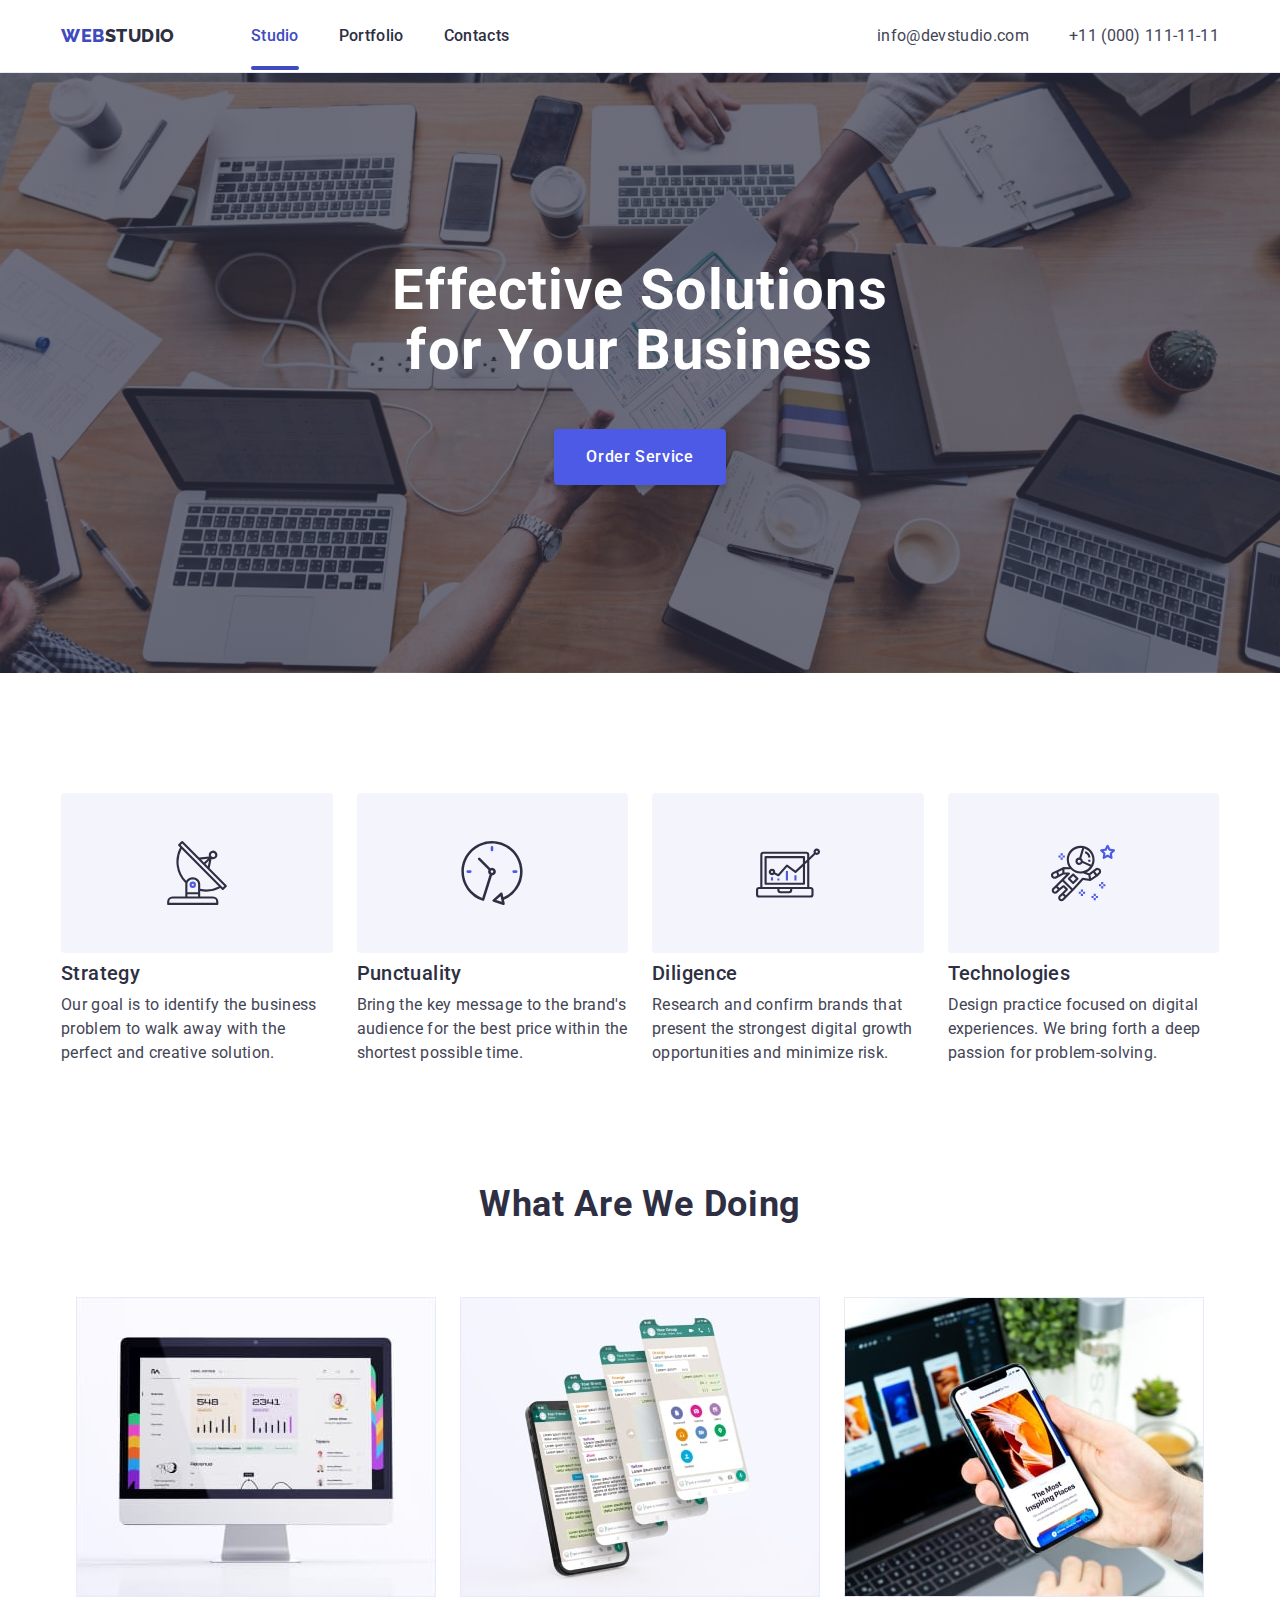
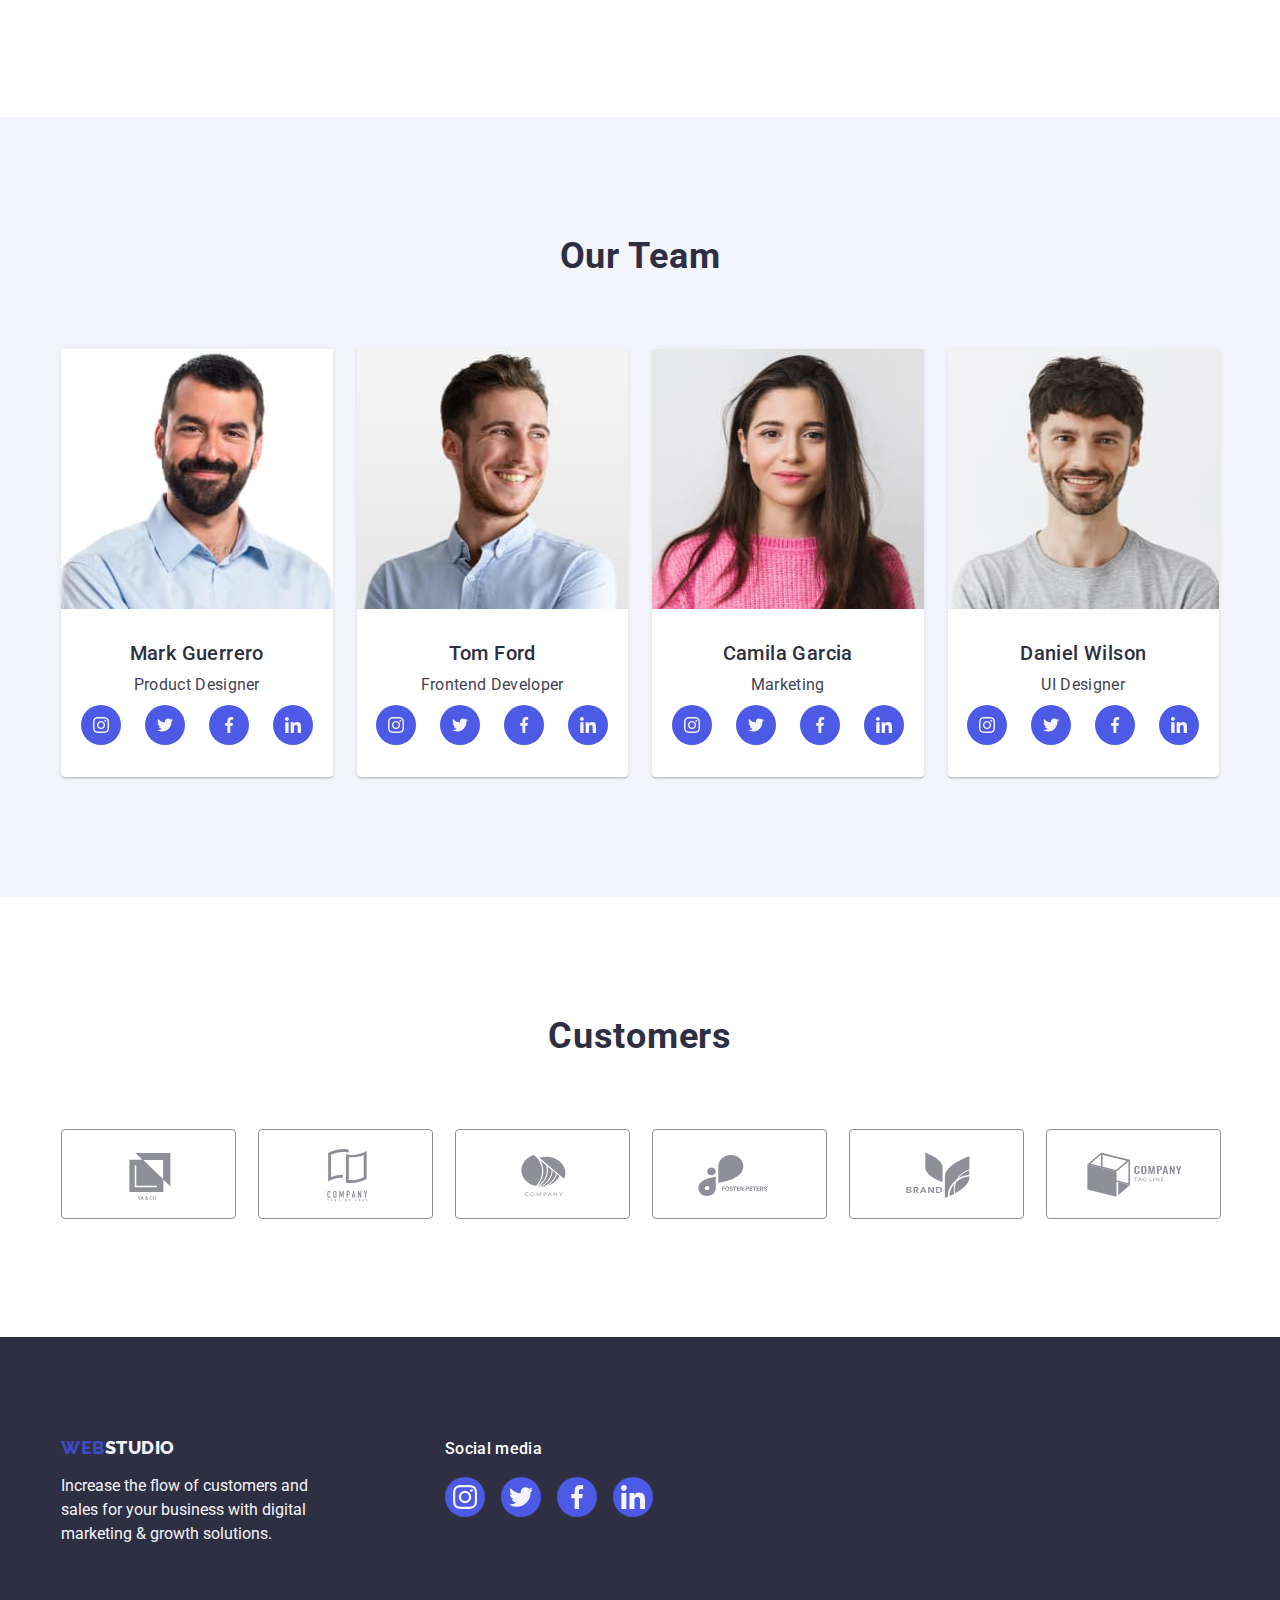
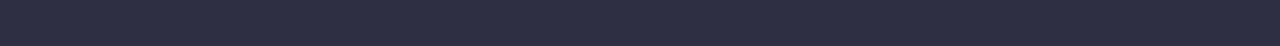
==== index.html @ d118d8e2 "Initial commit" ====
<!DOCTYPE html>
<html lang="en">
  <head>
    <meta charset="UTF-8" />
    <meta http-equiv="X-UA-Compatible" content="IE=edge" />
    <meta name="viewport" content="width=device-width, initial-scale=1.0" />

    <!--*========================== Fonts ==========================-->

    <link rel="preconnect" href="https://fonts.googleapis.com" />
    <link rel="preconnect" href="https://fonts.gstatic.com" crossorigin />
    <link
      href="https://fonts.googleapis.com/css2?family=Raleway:wght@800&display=swap"
      rel="stylesheet"
    />
    <link
      href="https://fonts.googleapis.com/css2?family=Roboto:wght@400;500;700;900&display=swap"
      rel="stylesheet"
    />

    <!--*===================== Modern-Normalize =====================-->

    <link
      rel="stylesheet"
      href="https://cdnjs.cloudflare.com/ajax/libs/modern-normalize/2.0.0/modern-normalize.min.css"
      integrity="sha512-4xo8blKMVCiXpTaLzQSLSw3KFOVPWhm/TRtuPVc4WG6kUgjH6J03IBuG7JZPkcWMxJ5huwaBpOpnwYElP/m6wg=="
      crossorigin="anonymous"
      referrerpolicy="no-referrer"
    />

    <!--*========================== Styles ==========================-->

    <link rel="stylesheet" href="./css/styles.css" />
    <title>Web Studio</title>
  </head>
  <body>
    <!--!===================== HEADER ====================-->
    <header class="header">
      <div class="container header-container">
        <nav class="header-nav">
          <a class="logo" href="./index.html"
            >Web<span class="logo-pre">Studio</span></a
          >
          <ul class="header-nav-list">
            <li class="nav-list-item">
              <a class="list-items active" href="./index.html">Studio</a>
            </li>
            <li class="nav-list-item">
              <a class="list-items" href="./portfolio.html">Portfolio</a>
            </li>
            <li class="nav-list-item">
              <a class="list-items" href="">Contacts</a>
            </li>
          </ul>
        </nav>
        <address class="contact-item">
          <ul class="contact-item-list">
            <li>
              <a class="contact" href="mailto:info@devstudio.com"
                >info@devstudio.com</a
              >
            </li>
            <li>
              <a class="contact" href="tel:+110001111111"
                >+11 (000) 111-11-11</a
              >
            </li>
          </ul>
        </address>
      </div>
    </header>
    <main>
      <!--!==================== HERO ====================-->
      <section class="section hero">
        <div class="container hero-container">
          <h1 class="hero-title">Effective Solutions for Your Business</h1>
          <button class="order-btn" type="button" data-modal-open>
            Order Service
          </button>
        </div>
      </section>

      <!--!================== ABOUT US ==================-->
      <section class="section">
        <div class="container abt-us-container">
          <!--*-->
          <!--*              hidden heading                    -->
          <h2 class="visually-hidden">About Us</h2>

          <!--*-->
          <!--*              list of about-us                  -->
          <ul class="abt-us-list">
            <li class="abt-us-list-item">
              <div class="abt-us-item-ico">
                <svg width="64" height="64">
                  <use href="./images/icons.svg#icon-antenna"></use>
                </svg>
              </div>
              <h3 class="abt-us-list-title">Strategy</h3>
              <p class="abt-us-list-text">
                Our goal is to identify the business problem to walk away with
                the perfect and creative solution.
              </p>
            </li>
            <li class="abt-us-list-item">
              <div class="abt-us-item-ico">
                <svg width="64" height="64">
                  <use href="./images/icons.svg#icon-clock"></use>
                </svg>
              </div>
              <h3 class="abt-us-list-title">Punctuality</h3>
              <p class="abt-us-list-text">
                Bring the key message to the brand's audience for the best price
                within the shortest possible time.
              </p>
            </li>
            <li class="abt-us-list-item">
              <div class="abt-us-item-ico">
                <svg width="64" height="64">
                  <use href="./images/icons.svg#icon-diagram"></use>
                </svg>
              </div>
              <h3 class="abt-us-list-title">Diligence</h3>
              <p class="abt-us-list-text">
                Research and confirm brands that present the strongest digital
                growth opportunities and minimize risk.
              </p>
            </li>
            <li class="abt-us-list-item">
              <div class="abt-us-item-ico">
                <svg width="64" height="64">
                  <use href="./images/icons.svg#icon-astronaut"></use>
                </svg>
              </div>
              <h3 class="abt-us-list-title">Technologies</h3>
              <p class="abt-us-list-text">
                Design practice focused on digital experiences. We bring forth a
                deep passion for problem-solving.
              </p>
            </li>
          </ul>
        </div>
      </section>

      <!--!=============== OUR PRODUCTS =================-->
      <section class="section prod-section">
        <div class="container prod-container">
          <h2 class="prod-title">What are we doing</h2>
          <ul class="prod-container-list">
            <li class="prod-container-item">
              <img
                src="./images/products/img-01.jpg"
                alt="example of pc application"
                width="360"
                height="300"
              />
            </li>
            <li class="prod-container-item">
              <img
                src="./images/products/img-02.jpg"
                alt="example of mobile application"
                width="360"
                height="300"
              />
            </li>
            <li class="prod-container-item">
              <img
                src="./images/products/img-03.jpg"
                alt="example of synchronized applications"
                width="360"
                height="300"
              />
            </li>
          </ul>
        </div>
      </section>

      <!--!================= OUR TEAM ===================-->
      <section class="section team-sect">
        <div class="container team-container">
          <h2 class="team-title">Our Team</h2>

          <ul class="team-container-list">
            <li class="team-member-card">
              <img
                src="./images/team/img-mark.jpg"
                alt="photo of Mark Guerrero"
                width="264"
                height="260"
              />
              <div class="member-card-text">
                <h3 class="team-member-name">Mark Guerrero</h3>
                <p class="team-member-psn">Product Designer</p>

                <ul class="team-social-list">
                  <li class="team-social-item">
                    <a
                      href=""
                      class="social-item-link"
                      target="_blank"
                      rel="noopener noreferrer"
                      ><svg class="social-icon" width="16" height="16">
                        <use
                          href="./images/icons.svg#icon-instagram"
                        ></use></svg
                    ></a>
                  </li>
                  <li class="team-social-item">
                    <a
                      href=""
                      class="social-item-link"
                      target="_blank"
                      rel="noopener noreferrer"
                    >
                      <svg class="social-icon" width="16" height="16">
                        <use href="./images/icons.svg#icon-twitter"></use></svg
                    ></a>
                  </li>
                  <li class="team-social-item">
                    <a
                      href=""
                      class="social-item-link"
                      target="_blank"
                      rel="noopener noreferrer"
                    >
                      <svg class="social-icon" width="16" height="16">
                        <use href="./images/icons.svg#icon-facebook"></use></svg
                    ></a>
                  </li>
                  <li class="team-social-item">
                    <a
                      href=""
                      class="social-item-link"
                      target="_blank"
                      rel="noopener noreferrer"
                    >
                      <svg class="social-icon" width="16" height="16">
                        <use href="./images/icons.svg#icon-linkedin"></use></svg
                    ></a>
                  </li>
                </ul>
              </div>
            </li>

            <li class="team-member-card">
              <img
                src="./images/team/img-tom.jpg"
                alt="photo of Tom Ford"
                width="264"
                height="260"
              />
              <div class="member-card-text">
                <h3 class="team-member-name">Tom Ford</h3>
                <p class="team-member-psn">Frontend Developer</p>

                <ul class="team-social-list">
                  <li class="team-social-item">
                    <a
                      href=""
                      class="social-item-link"
                      target="_blank"
                      rel="noopener noreferrer"
                      ><svg width="16" height="16">
                        <use
                          href="./images/icons.svg#icon-instagram"
                        ></use></svg
                    ></a>
                  </li>
                  <li class="team-social-item">
                    <a
                      href=""
                      class="social-item-link"
                      target="_blank"
                      rel="noopener noreferrer"
                    >
                      <svg width="16" height="16">
                        <use href="./images/icons.svg#icon-twitter"></use></svg
                    ></a>
                  </li>
                  <li class="team-social-item">
                    <a
                      href=""
                      class="social-item-link"
                      target="_blank"
                      rel="noopener noreferrer"
                    >
                      <svg width="16" height="16">
                        <use href="./images/icons.svg#icon-facebook"></use></svg
                    ></a>
                  </li>
                  <li class="team-social-item">
                    <a
                      href=""
                      class="social-item-link"
                      target="_blank"
                      rel="noopener noreferrer"
                    >
                      <svg width="16" height="16">
                        <use href="./images/icons.svg#icon-linkedin"></use></svg
                    ></a>
                  </li>
                </ul>
              </div>
            </li>
            <li class="team-member-card">
              <img
                src="./images/team/img-camila.jpg"
                alt="photo of Camila Garcia"
                width="264"
                height="260"
              />
              <div class="member-card-text">
                <h3 class="team-member-name">Camila Garcia</h3>
                <p class="team-member-psn">Marketing</p>

                <ul class="team-social-list">
                  <li class="team-social-item">
                    <a
                      href=""
                      class="social-item-link"
                      target="_blank"
                      rel="noopener noreferrer"
                      ><svg width="16" height="16">
                        <use
                          href="./images/icons.svg#icon-instagram"
                        ></use></svg
                    ></a>
                  </li>
                  <li class="team-social-item">
                    <a
                      href=""
                      class="social-item-link"
                      target="_blank"
                      rel="noopener noreferrer"
                    >
                      <svg width="16" height="16">
                        <use href="./images/icons.svg#icon-twitter"></use></svg
                    ></a>
                  </li>
                  <li class="team-social-item">
                    <a
                      href=""
                      class="social-item-link"
                      target="_blank"
                      rel="noopener noreferrer"
                    >
                      <svg width="16" height="16">
                        <use href="./images/icons.svg#icon-facebook"></use></svg
                    ></a>
                  </li>
                  <li class="team-social-item">
                    <a
                      href=""
                      class="social-item-link"
                      target="_blank"
                      rel="noopener noreferrer"
                    >
                      <svg width="16" height="16">
                        <use href="./images/icons.svg#icon-linkedin"></use></svg
                    ></a>
                  </li>
                </ul>
              </div>
            </li>
            <li class="team-member-card">
              <img
                src="./images/team/img-danial.jpg"
                alt="photo of Daniel Wilson"
                width="264"
                height="260"
              />
              <div class="member-card-text">
                <h3 class="team-member-name">Daniel Wilson</h3>
                <p class="team-member-psn">UI Designer</p>

                <ul class="team-social-list">
                  <li class="team-social-item">
                    <a
                      href=""
                      class="social-item-link"
                      target="_blank"
                      rel="noopener noreferrer"
                      ><svg width="16" height="16">
                        <use
                          href="./images/icons.svg#icon-instagram"
                        ></use></svg
                    ></a>
                  </li>
                  <li class="team-social-item">
                    <a
                      href=""
                      class="social-item-link"
                      target="_blank"
                      rel="noopener noreferrer"
                    >
                      <svg width="16" height="16">
                        <use href="./images/icons.svg#icon-twitter"></use></svg
                    ></a>
                  </li>
                  <li class="team-social-item">
                    <a
                      href=""
                      class="social-item-link"
                      target="_blank"
                      rel="noopener noreferrer"
                    >
                      <svg width="16" height="16">
                        <use href="./images/icons.svg#icon-facebook"></use></svg
                    ></a>
                  </li>
                  <li class="team-social-item">
                    <a
                      href=""
                      class="social-item-link"
                      target="_blank"
                      rel="noopener noreferrer"
                    >
                      <svg width="16" height="16">
                        <use href="./images/icons.svg#icon-linkedin"></use></svg
                    ></a>
                  </li>
                </ul>
              </div>
            </li>
          </ul>
        </div>
      </section>

      <!--!==================== CUSTOMERS ====================-->
      <section class="section">
        <div class="container">
          <h2 class="customers-title">Customers</h2>
          <ul class="customers-list">
            <li class="customers-item">
              <a
                href=""
                class="customer-item-link"
                target="_blank"
                rel="noopener noreferrer"
                ><svg class="customer-item-ico" width="104" height="56">
                  <use href="./images/icons.svg#icon-yaco"></use></svg
              ></a>
            </li>

            <li class="customers-item">
              <a
                href=""
                class="customer-item-link"
                target="_blank"
                rel="noopener noreferrer"
              >
                <svg class="customer-item-ico" width="104" height="56">
                  <use href="./images/icons.svg#icon-tagline"></use></svg
              ></a>
            </li>

            <li class="customers-item">
              <a
                href=""
                class="customer-item-link"
                target="_blank"
                rel="noopener noreferrer"
              >
                <svg class="customer-item-ico" width="104" height="56">
                  <use href="./images/icons.svg#icon-company"></use></svg
              ></a>
            </li>

            <li class="customers-item">
              <a
                href=""
                class="customer-item-link"
                target="_blank"
                rel="noopener noreferrer"
              >
                <svg class="customer-item-ico" width="104" height="56">
                  <use href="./images/icons.svg#icon-foster"></use></svg
              ></a>
            </li>

            <li class="customers-item">
              <a
                href=""
                class="customer-item-link"
                target="_blank"
                rel="noopener noreferrer"
              >
                <svg class="customer-item-ico" width="104" height="56">
                  <use href="./images/icons.svg#icon-brand"></use></svg
              ></a>
            </li>

            <li class="customers-item">
              <a
                href=""
                class="customer-item-link"
                target="_blank"
                rel="noopener noreferrer"
              >
                <svg class="customer-item-ico" width="104" height="56">
                  <use href="./images/icons.svg#icon-taglineco"></use></svg
              ></a>
            </li>
          </ul>
        </div>
      </section>
    </main>
    <!--!==================== FOOTER ====================-->
    <footer class="footer">
      <div class="container foot-container">
        <div class="foot-logo-box">
          <a class="logo-foot logo" href="./index.html"
            >Web<span class="logo-foot-color">Studio</span></a
          >
          <p class="foot-text">
            Increase the flow of customers and sales for your business with
            digital marketing & growth solutions.
          </p>
        </div>
        <div class="foot-social-box">
          <p class="foot-social-text">Social media</p>
          <ul class="foot-social-list">
            <li class="foot-social-item">
              <a
                href=""
                class="foot-social-item-link"
                target="_blank"
                rel="noopener noreferrer"
              >
                <svg class="social-icon" width="24" height="24">
                  <use href="./images/icons.svg#icon-instagram"></use></svg
              ></a>
            </li>
            <li class="foot-social-item">
              <a
                href=""
                class="foot-social-item-link"
                target="_blank"
                rel="noopener noreferrer"
              >
                <svg class="social-icon" width="24" height="24">
                  <use href="./images/icons.svg#icon-twitter"></use></svg
              ></a>
            </li>
            <li class="foot-social-item">
              <a
                href=""
                class="foot-social-item-link"
                target="_blank"
                rel="noopener noreferrer"
              >
                <svg class="social-icon" width="24" height="24">
                  <use href="./images/icons.svg#icon-facebook"></use></svg
              ></a>
            </li>
            <li class="foot-social-item">
              <a
                href=""
                class="foot-social-item-link"
                target="_blank"
                rel="noopener noreferrer"
              >
                <svg class="social-icon" width="24" height="24">
                  <use href="./images/icons.svg#icon-linkedin"></use></svg
              ></a>
            </li>
          </ul>
        </div>
      </div>
    </footer>

    <!--!==================== MODAL ====================-->
    <div class="backdrop is-hidden" data-modal>
      <div class="modal">
        <button class="modal-btn-close" type="button" data-modal-close>
          <svg class="close-icon" width="8" height="8">
            <use href="./images/icons.svg#icon-close"></use>
          </svg>
        </button>
      </div>
    </div>
    <script src="./js/modal.js"></script>
  </body>
</html>
---- css/styles.css ----
:root {
  --title-color: #2e2f42;
  --title-color_light: #ffffff;
  --text-color: #434455;
  --text-color_light: #f4f4fd;
  --text-color_shady: #8e8f99;
  --btn-color_primar: #4d5ae5;
  --btn-color_second: #404bbf;
  --btn-color_light: #ffffff;
  --bg-color_main: #ffffff;
  --bg-color_second: #f4f4fd;
  --border-color: #e7e9fc;
  --transition: 250ms cubic-bezier(0.4, 0, 0.2, 1);
}

body {
  color: var(--text-color);
  background-color: var(--bg-color_main);
  font-family: 'Roboto', sans-serif;
  margin: 0 auto;
}

h1,
h2,
h3,
h4,
h5,
h6,
p {
  margin: 0;
}

ul {
  list-style: none;
  padding-left: 0;
  margin: 0;
}

a {
  text-decoration: none;
}

img {
  display: block;
  width: 100%;
}

.section {
  padding: 120px 0;
}

.container {
  width: 1158px;
  padding: 0 15px;
  margin: 0 auto;
}

.visually-hidden {
  position: absolute;
  width: 1px;
  height: 1px;
  margin: -1px;
  border: 0;
  padding: 0;
  white-space: nowrap;
  clip-path: inset(100%);
  clip: rect(0 0 0 0);
  overflow: hidden;
}

/**---------------------------------------*/
/*!========== HEADER ==========*/
.header {
  border-bottom: 1px solid var(--border-color);
  padding: 24px 0;
  box-shadow: 0px 2px 1px rgba(46, 47, 66, 0.08),
    0px 1px 1px rgba(46, 47, 66, 0.16), 0px 1px 6px rgba(46, 47, 66, 0.08);
}

.header-container {
  display: flex;
  justify-content: space-between;
}

.header-nav {
  display: flex;
  align-items: center;
}

.header-nav-list {
  display: flex;
  gap: 40px;
}

.logo {
  text-transform: uppercase;
  font-family: 'Raleway', sans-serif;
  font-weight: 800;
  font-size: 18px;
  line-height: 1.17;
  color: #404bbf;
  letter-spacing: 0.03em;
  margin-right: 76px;
}

.logo-pre {
  color: #2e2f42;
}

.list-items {
  position: relative;
  text-decoration: none;
  color: var(--title-color);
  font-weight: 500;
  line-height: 1.5;
  letter-spacing: 0.02em;
  padding: 24px 0;
  transition: color var(--transition);
}

.list-items:hover,
.list-items:focus {
  color: var(--btn-color_second);
}

.active {
  color: var(--btn-color_second);
}

.list-items.active::after {
  content: '';
  width: 100%;
  height: 4px;
  color: var(--btn-color_second);
  background-color: var(--btn-color_second);
  position: absolute;
  left: 0;
  bottom: -1px;
  border-radius: 2px;
}

.contact-item {
  font-style: normal;
}

.contact-item-list {
  display: flex;
  gap: 40px;
}

.contact {
  text-decoration: none;
  font-style: normal;
  color: var(--text-color);
  line-height: 1.5;
  letter-spacing: 0.02em;
  transition: color var(--transition);
}

.contact:hover,
.contact:focus {
  color: var(--btn-color_second);
}

/**==========================*/
/*!========== Hero ==========*/
.hero {
  padding: 188px 0;
  background-image: linear-gradient(
      to bottom,
      rgba(46, 47, 66, 0.7),
      rgba(46, 47, 66, 0.7)
    ),
    url(../images/hero-bg.jpg);
  background-repeat: no-repeat;
  background-position: center;
  background-size: cover;
  max-width: 1440px;
  margin: 0 auto;
}

.hero-container {
  display: flex;
  gap: 48px;
  flex-direction: column;
  align-items: center;
}

.hero-title {
  font-weight: 700;
  font-size: 56px;
  color: var(--title-color_light);
  text-align: center;
  line-height: 1.07;
  letter-spacing: 0.02em;
  max-width: 496px;
}

.order-btn {
  min-width: 169px;
  cursor: pointer;
  font-family: 'Roboto', sans-serif;
  font-style: normal;
  font-weight: 500;
  font-size: 16px;
  line-height: 1.5;
  letter-spacing: 0.04em;
  color: var(--btn-color_light);
  background: var(--btn-color_primar);
  padding: 16px 32px;
  box-shadow: 0px 4px 4px rgba(0, 0, 0, 0.15);
  border-radius: 4px;
  border: 0;
  transition: background-color var(--transition);
}

.order-btn:focus,
.order-btn:hover {
  background-color: var(--btn-color_second);
}

/**==============================*/
/*!========== About Us ==========*/

.abt-us-list {
  display: flex;
  gap: 24px;
}

.abt-us-item-ico {
  display: flex;
  align-items: center;
  justify-content: center;
  height: 112px;
  background-color: var(--bg-color_second);
  padding: 24px 100px;
  margin-bottom: 8px;
  border-radius: 4px;
}

.abt-us-list-title {
  font-weight: 500;
  font-size: 20px;
  color: var(--title-color);
  line-height: 1.2;
  letter-spacing: 0.02em;
  margin-bottom: 8px;
}

.abt-us-list-item {
  width: calc((100% - 72px) / 4);
}

.abt-us-list-text {
  color: var(--text-color);
  line-height: 1.5;
  letter-spacing: 0.02em;
}

/**==================================*/
/*!========== OUR PRODUCTS ==========*/
.prod-section {
  padding-top: 0;
}

.prod-container {
  display: flex;
  flex-direction: column;
  align-items: center;
}

.prod-container-list {
  display: flex;
  gap: 24px;
}

.prod-container-item {
  width: calc((100% - 48px) / 3);
}

.prod-title {
  font-weight: 700;
  font-size: 36px;
  color: var(--title-color);
  text-transform: capitalize;
  line-height: 1.11;
  letter-spacing: 0.02em;
  margin-bottom: 72px;
}

/**==============================*/
/*!========== OUR TEAM ==========*/
.team-sect {
  background-color: var(--bg-color_second);
}

.team-container {
  flex-direction: column;
}

.team-title {
  text-transform: capitalize;
  text-align: center;
  font-weight: 700;
  font-size: 36px;
  color: var(--title-color);
  line-height: 1.11;
  letter-spacing: 0.02em;
  margin-bottom: 72px;
}

.team-container-list {
  display: flex;
  gap: 24px;
}

.team-member-card {
  width: calc((100% - 72px) / 4);
  background: var(--bg-color_main);
  box-shadow: 0px 1px 6px rgba(46, 47, 66, 0.08),
    0px 1px 1px rgba(46, 47, 66, 0.16), 0px 2px 1px rgba(46, 47, 66, 0.08);
  border-radius: 0px 0px 4px 4px;
  text-align: center;
  display: flex;
  flex-direction: column;
}

.member-card-text {
  padding: 32px 0;
}

.team-member-name {
  font-weight: 500;
  font-size: 20px;
  color: var(--title-color);
  line-height: 1.2;
  letter-spacing: 0.02em;
  margin-bottom: 8px;
}

.team-member-psn {
  color: var(--text-color);
  line-height: 1.5;
  letter-spacing: 0.02em;
  margin-bottom: 8px;
}

.team-social-list {
  display: flex;
  gap: 24px;
  align-items: center;
  justify-content: center;
}

.team-social-item {
  width: 40px;
  height: 40px;
}

.social-item-link {
  display: flex;
  align-items: center;
  justify-content: center;
  background-color: var(--btn-color_primar);
  border-radius: 50%;
  height: 100%;
  width: 100%;
  transition: background-color var(--transition);
}

.social-icon {
  fill: var(--bg-color_second);
}

.social-item-link:hover,
.social-item-link:focus {
  background-color: var(--btn-color_second);
}

/**=============================*/
/* !========= CUSTOMERS ========*/

.customers-title {
  font-weight: 700;
  font-size: 36px;
  line-height: 1.11;
  color: var(--title-color);
  text-align: center;
  letter-spacing: 0.02em;
  margin-bottom: 72px;
}

.customers-list {
  display: flex;
  gap: 24px;
  align-items: center;
  justify-content: center;
}
.customers-item {
  width: calc((100% - 120px) / 6);
  height: 88px;
}

.customer-item-link {
  display: flex;
  align-items: center;
  justify-content: center;
  width: 100%;
  height: 100%;
  color: var(--text-color_shady);
  border: 1px solid var(--text-color_shady);
  border-radius: 4px;
  transition: border-color var(--transition), color var(--transition);
}

.customer-item-link:hover,
.customer-item-link:focus {
  border: 1px solid var(--btn-color_second);
  border-radius: 4px;
  color: var(--btn-color_second);
}

.customer-item-ico {
  fill: currentColor;
}

/**=============================*/
/* !========== FOOTER ==========*/
.footer {
  background-color: var(--title-color);
  padding: 100px 0;
}

.foot-container {
  display: flex;
  align-items: baseline;
}

.foot-logo-box {
  margin-right: 120px;
}

.logo-foot {
  display: inline-block;
  margin-bottom: 16px;
}

.logo-foot-color {
  text-transform: uppercase;
  font-family: 'Raleway', sans-serif;
  font-weight: 800;
  font-size: 18px;
  color: var(--text-color_light);
  line-height: 1.17;
  letter-spacing: 0.03em;
}

.foot-text {
  width: 264px;
  line-height: 1.5;
  color: var(--text-color_light);
}

.foot-social-list {
  display: flex;
  gap: 16px;
}

.foot-social-text {
  font-weight: 500;
  line-height: 1.5;
  letter-spacing: 0.02em;
  color: var(--title-color_light);
  margin-bottom: 16px;
}

.foot-social-item {
  width: 40px;
  height: 40px;
}

.foot-social-item-link {
  display: flex;
  align-items: center;
  justify-content: center;
  background-color: var(--btn-color_primar);
  border-radius: 50%;
  height: 100%;
  width: 100%;
  transition: background-color var(--transition);
}

.foot-social-item-link:hover,
.foot-social-item-link:focus {
  background-color: #31d0aa;
}

/*?===================================*/
/*!========== PORTFOLIO_PAGE==========*/
/*?==================================-*/
.pfo-section {
  padding-top: 96px;
}
/**========= Filter buttons =========*/
.filter-container-list {
  display: flex;
  gap: 24px;
  justify-content: center;
  margin-bottom: 72px;
}

.filter-button {
  cursor: pointer;
  background-color: var(--bg-color_second);
  font-family: 'Roboto', sans-serif;
  font-style: normal;
  font-weight: 500;
  font-size: 16px;
  color: var(--btn-color_primar);
  line-height: 1.5;
  letter-spacing: 0.04em;
  padding: 12px 24px;
  border: 1px solid var(--border-color);
  border-radius: 4px;
  transition: border-color var(--transition), color var(--transition),
    background-color var(--transition), box-shadow var(--transition);
}

.filter-button:hover,
.filter-button:focus {
  background-color: var(--btn-color_second);
  color: var(--btn-color_light);
  border: 1px solid transparent;
  box-shadow: 0px 3px 1px rgba(0, 0, 0, 0.1), 0px 2px 1px rgba(0, 0, 0, 0.08),
    0px 2px 2px rgba(0, 0, 0, 0.12);
}

/**====== Portfolio(pfo) items ======*/
.pfo-items-list {
  display: flex;
  flex-wrap: wrap;
  gap: 24px;
  row-gap: 48px;
  justify-content: center;
}

.pfo-item {
  width: calc((100% - 48px) / 3);
}

.pfo-item-link {
  display: block;
  width: 100%;
  height: 100%;
  transition: box-shadow var(--transition);
}

.pfo-item-link:hover,
.pfo-item-link:focus {
  box-shadow: 0px 1px 6px rgba(46, 47, 66, 0.08),
    0px 1px 1px rgba(46, 47, 66, 0.16), 0px 2px 1px rgba(46, 47, 66, 0.08);
}

.pfo-title {
  color: var(--title-color);
  line-height: 1.2;
  letter-spacing: 0.02em;
  margin-bottom: 8px;
  font-weight: 500;
  font-size: 20px;
}

.pfo-text {
  color: var(--text-color);
  line-height: 1.5;
  letter-spacing: 0.02em;
}

.pfo-item-subtext {
  background: var(--bg-color_main);
  border: 1px solid var(--border-color);
  border-top: none;
  padding: 32px 16px;
}

.pfo-item-pic {
  position: relative;
  overflow: hidden;
}

.pic-cover-text {
  font-size: 16px;
  line-height: 1.5;
  letter-spacing: 0.02em;
  color: var(--text-color_light);
  padding: 40px 32px;
  position: absolute;
  top: 0;
  left: 0;
  width: 100%;
  height: 100%;
  background-color: var(--btn-color_primar);
  transform: translateY(100%);
  transition: transform var(--transition);
}

.pfo-item-link:hover .pic-cover-text,
.pfo-item-link:focus .pic-cover-text {
  transform: translateY(0);
}

/*?===================================*/
/*!============== MODAL ==============*/
/*?==================================-*/

.backdrop {
  position: fixed;
  top: 0;
  width: 100vw;
  height: 100vh;
  z-index: 2;
  background-color: rgba(46, 47, 66, 0.4);
  transition: opacity var(--transition), visibility var(--transition);
}

.modal {
  position: absolute;
  top: 50%;
  left: 50%;
  transform: translate(-50%, -50%) scaleX(1);
  transition: transform var(--transition);
  width: 408px;
  min-height: 584px;
  background-color: #fcfcfc;
  box-shadow: 0px 1px 1px rgba(0, 0, 0, 0.14), 0px 1px 3px rgba(0, 0, 0, 0.12),
    0px 2px 1px rgba(0, 0, 0, 0.2);
  border-radius: 4px;
}

.backdrop.is-hidden .modal {
  transform: translate(-50%, -50%) scaleX(0);
}

.modal-btn-close {
  position: absolute;
  top: 24px;
  right: 24px;
  display: flex;
  align-items: center;
  justify-content: center;
  cursor: pointer;
  width: 24px;
  height: 24px;
  padding: 0;
  border-radius: 50%;
  background-color: var(--border-color);
  border: 1px solid rgba(0, 0, 0, 0.1);
  transition: background-color var(--transition), border var(--transition);
}

.close-icon {
  fill: #2e2f42;
  transition: fill var(--transition);
}

.modal-btn-close:hover,
.modal-btn-close:focus {
  background-color: #404bbf;
  border: none;
}

.modal-btn-close:hover .close-icon,
.modal-btn-close:focus .close-icon {
  fill: #ffffff;
}

.is-hidden {
  visibility: hidden;
  opacity: 0;
  pointer-events: none;
}
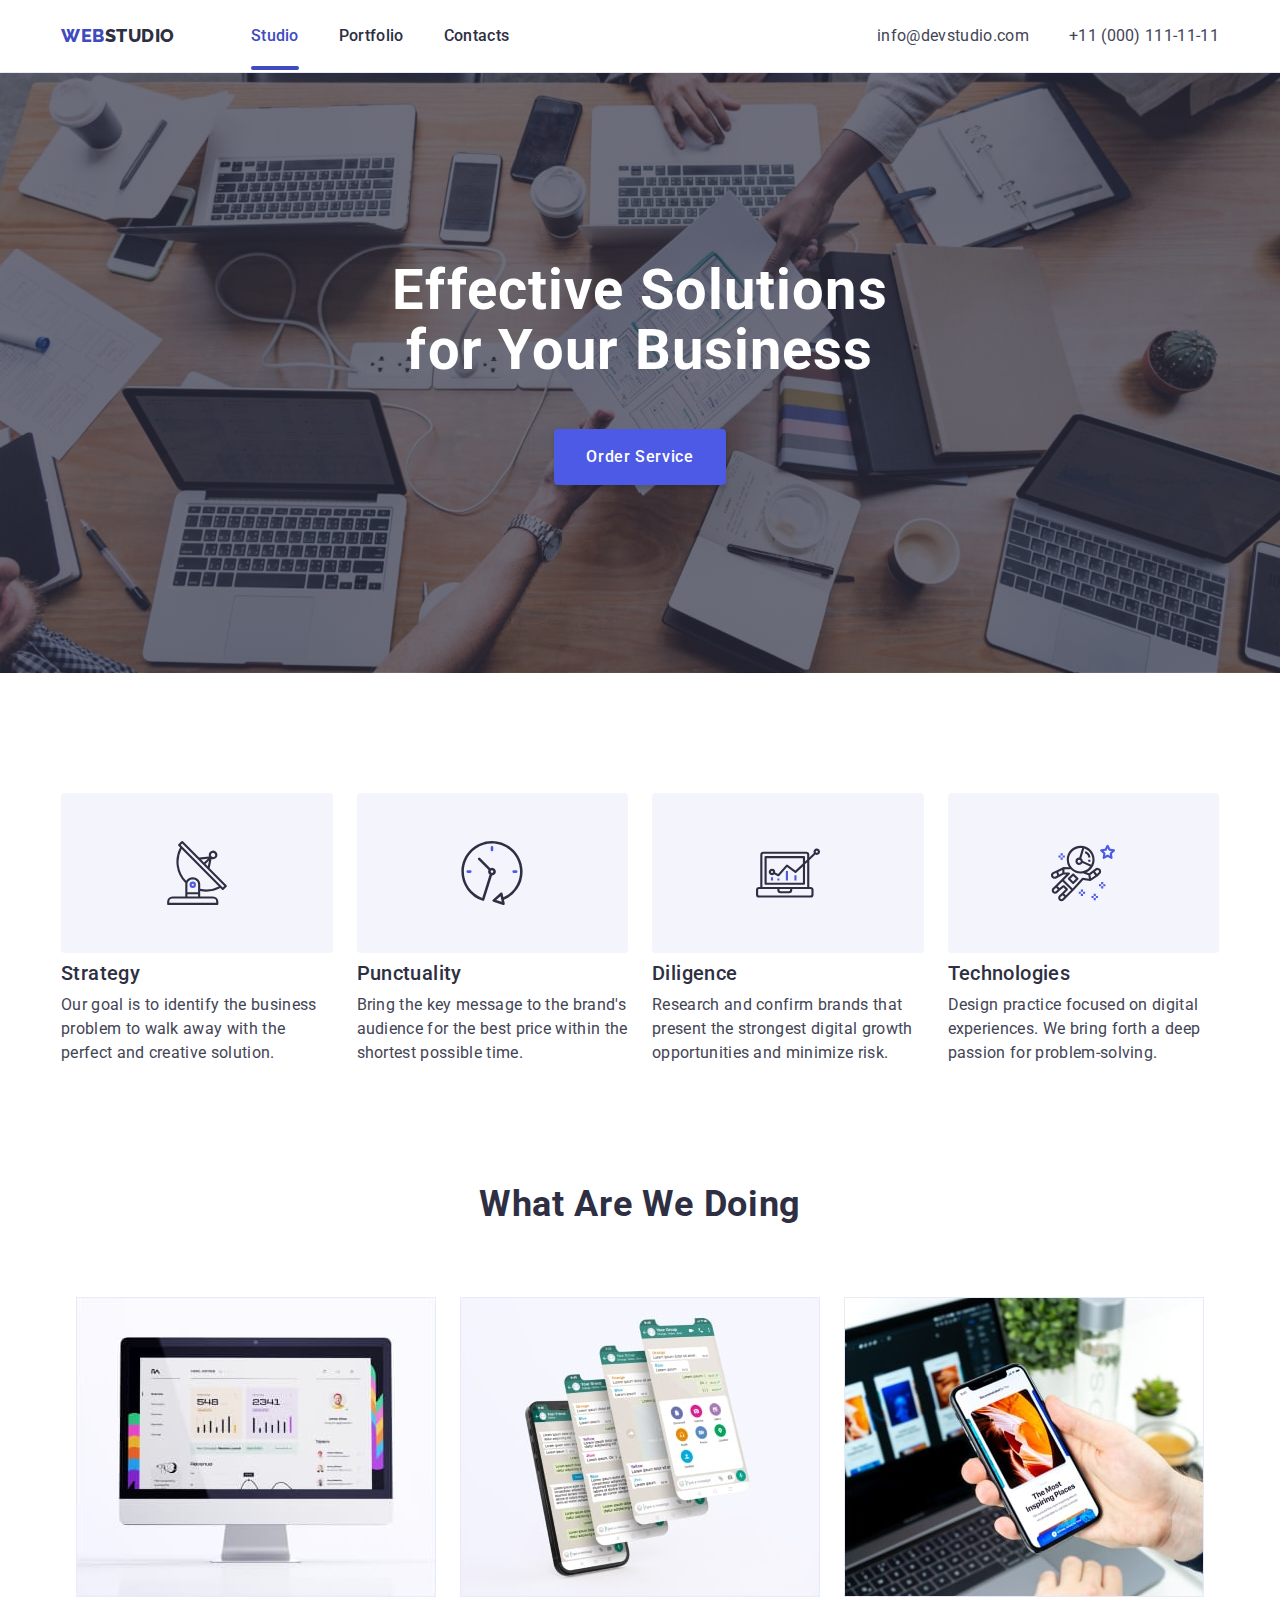
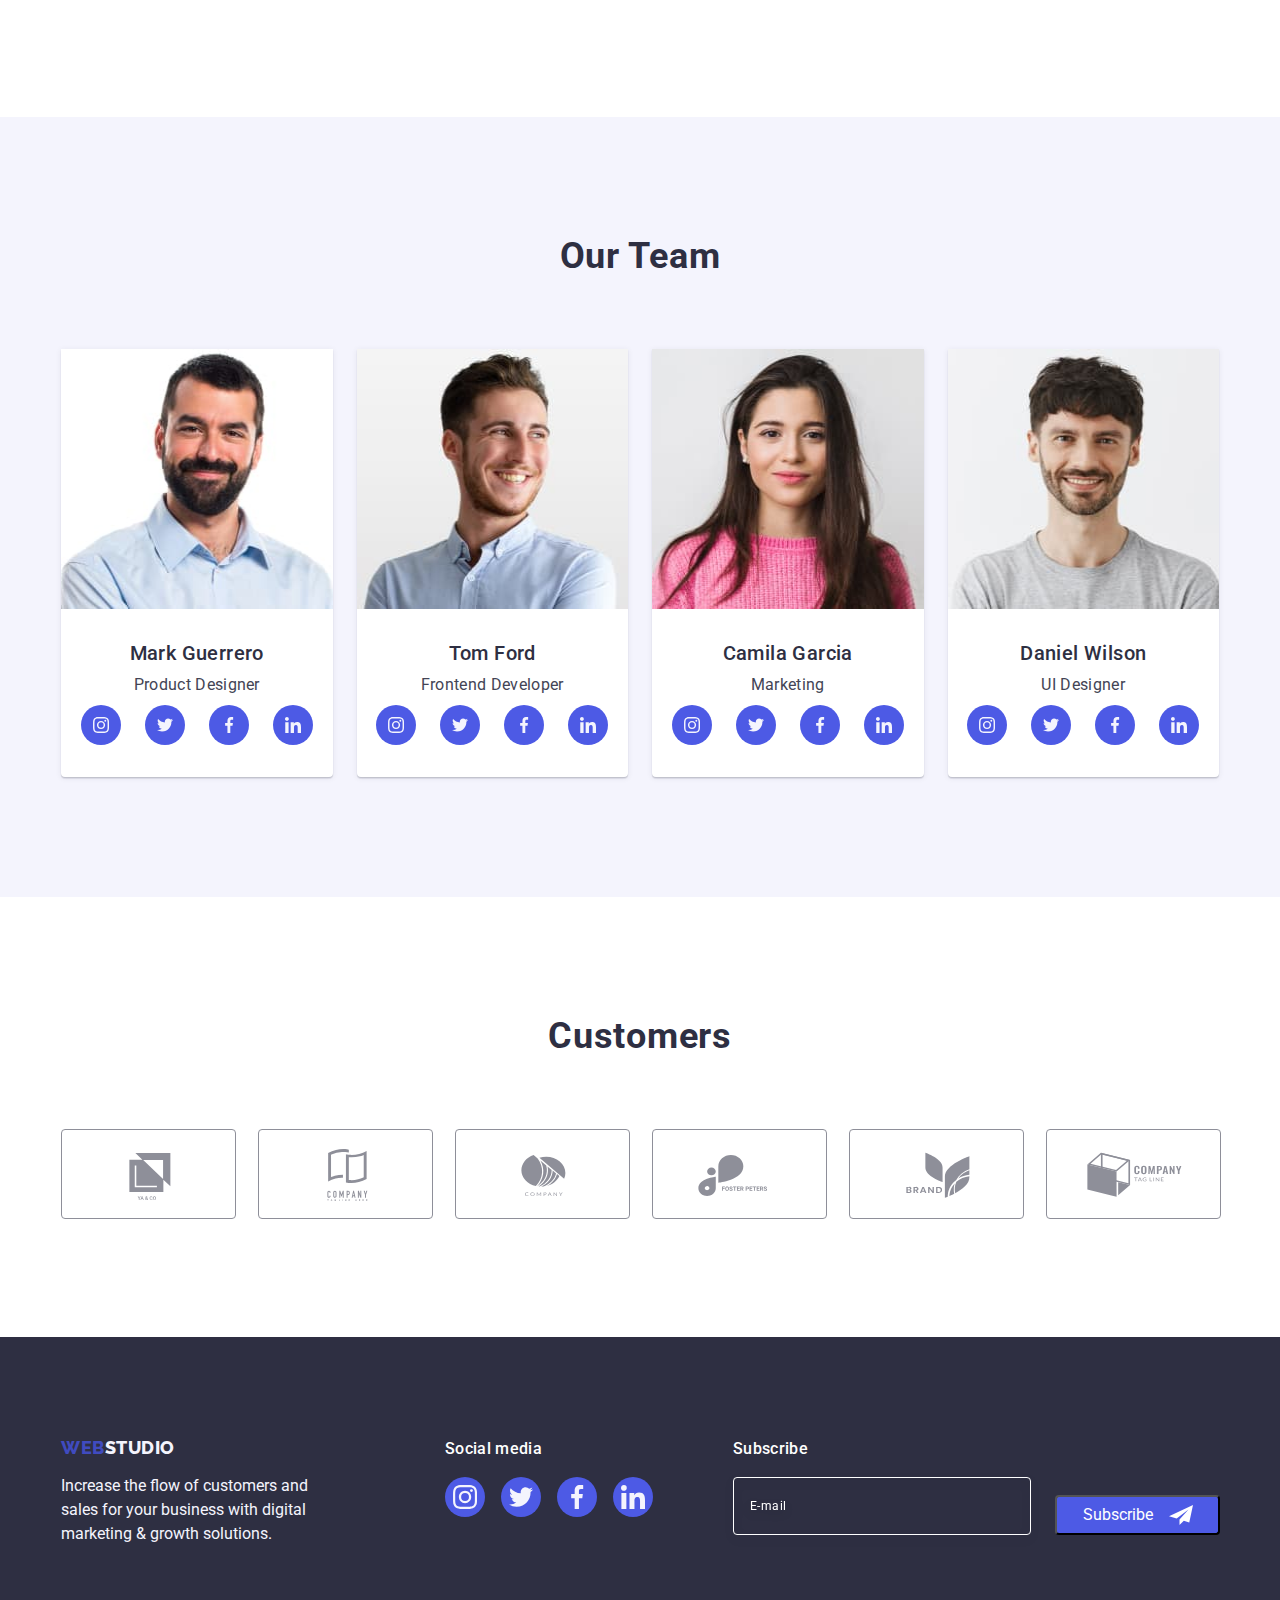
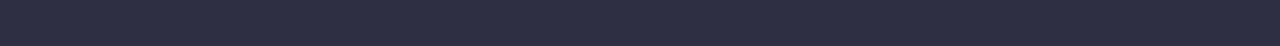
==== commit d05076b2: "Add Footer form" ====
--- a/index.html
+++ b/index.html
@@ -517,6 +517,7 @@
             digital marketing & growth solutions.
           </p>
         </div>
+
         <div class="foot-social-box">
           <p class="foot-social-text">Social media</p>
           <ul class="foot-social-list">
@@ -566,6 +567,22 @@
             </li>
           </ul>
         </div>
+
+        <form class="subscribe-form">
+          <label class="subscribe-label">
+            Subscribe
+            <input class="subscribe-input" type="text" placeholder="E-mail" />
+          </label>
+          <button class="subscribe-btn" type="submit">
+            Subscribe
+            <svg width="24" height="24">
+              <use
+                class="subscribe-icon"
+                href="./images/icons.svg#icon-subscribe"
+              ></use>
+            </svg>
+          </button>
+        </form>
       </div>
     </footer>
 
--- a/css/styles.css
+++ b/css/styles.css
@@ -28,6 +28,13 @@
 h6,
 p {
   margin: 0;
+}
+
+input,
+button,
+label {
+  font-family: inherit;
+  color: currentColor;
 }
 
 ul {
@@ -461,6 +468,10 @@
   color: var(--text-color_light);
 }
 
+.foot-social-box {
+  margin-right: 80px;
+}
+
 .foot-social-list {
   display: flex;
   gap: 16px;
@@ -493,6 +504,63 @@
 .foot-social-item-link:hover,
 .foot-social-item-link:focus {
   background-color: #31d0aa;
+}
+
+.subscribe-form {
+  display: flex;
+}
+.subscribe-label {
+  display: flex;
+  flex-direction: column;
+  font-weight: 500;
+  line-height: 1.5;
+  letter-spacing: 0.02em;
+  color: var(--bg-color_main);
+}
+.subscribe-input {
+  width: 264px;
+  height: 40px;
+  margin-top: 16px;
+  margin-right: 24px;
+  background-color: transparent;
+  border: 1px solid var(--bg-color_main);
+  filter: drop-shadow(0px 4px 4px rgba(0, 0, 0, 0.15));
+  border-radius: 4px;
+  padding: 8px 16px;
+}
+
+.subscribe-input::placeholder {
+  font-size: 12px;
+  line-height: 2;
+  align-items: center;
+  letter-spacing: 0.04em;
+  color: var(--bg-color_main);
+}
+
+.subscribe-btn {
+  cursor: pointer;
+  display: flex;
+  gap: 16px;
+  align-items: center;
+  justify-content: center;
+  align-self: flex-end;
+  width: 165px;
+  height: 40px;
+  padding: 8px 24px;
+  background-color: var(--btn-color_primar);
+  border-radius: 4px;
+  font-size: 16px;
+  line-height: 1.5;
+  color: var(--bg-color_main);
+  transition: background-color var(--transition);
+}
+
+.subscribe-icon {
+  fill: var(--bg-color_main);
+}
+
+.subscribe-btn:hover {
+  background-color: var(--btn-color_second);
 }
 
 /*?===================================*/
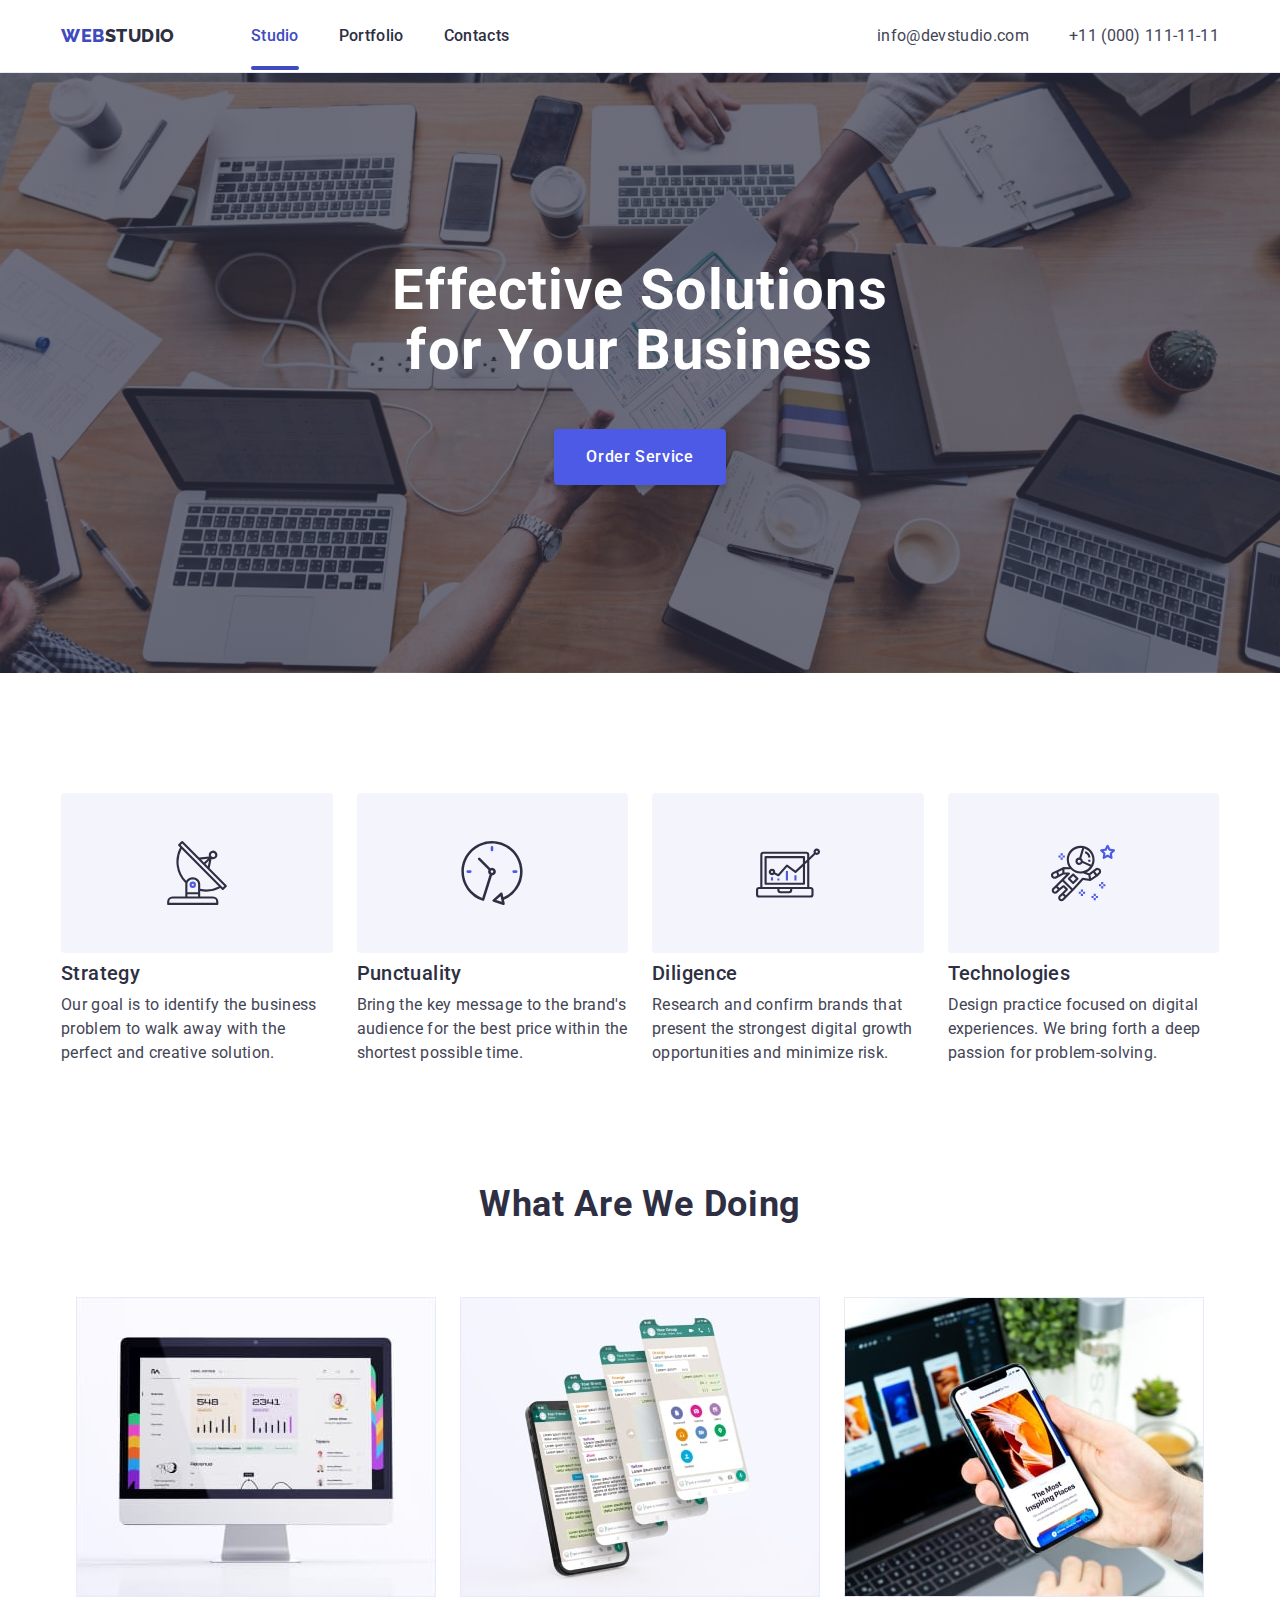
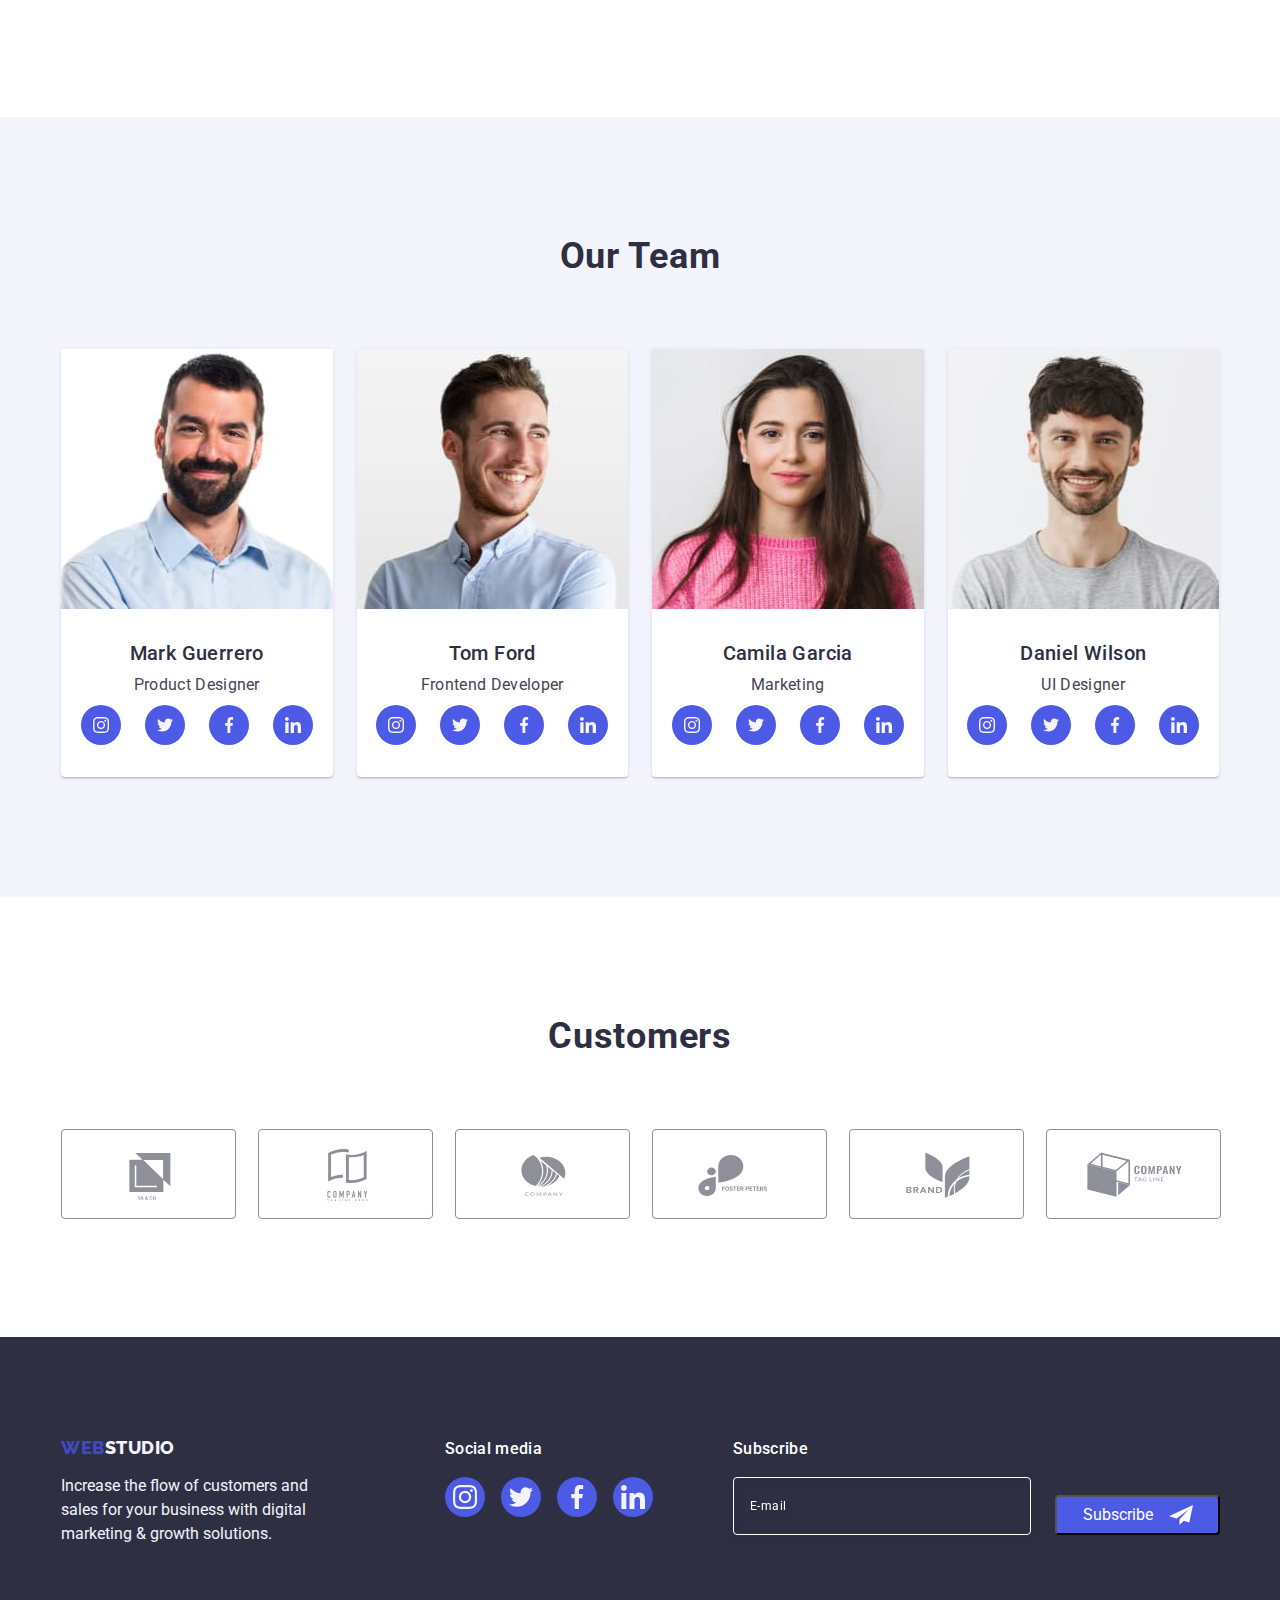
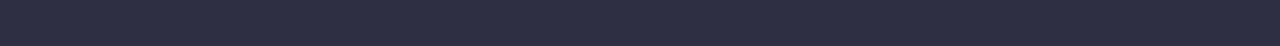
==== commit bf7924a5: "Add Modal Form" ====
--- a/index.html
+++ b/index.html
@@ -568,10 +568,15 @@
           </ul>
         </div>
 
-        <form class="subscribe-form">
+        <form
+          class="subscribe-form"
+          name="subscribe"
+          autocomplete="off"
+          novalidate
+        >
           <label class="subscribe-label">
             Subscribe
-            <input class="subscribe-input" type="text" placeholder="E-mail" />
+            <input class="subscribe-input" type="email" placeholder="E-mail" />
           </label>
           <button class="subscribe-btn" type="submit">
             Subscribe
@@ -594,6 +599,87 @@
             <use href="./images/icons.svg#icon-close"></use>
           </svg>
         </button>
+        <p class="modal-title">Leave your contacts and we will call you back</p>
+        <form class="modal-form">
+          <div class="modal-field">
+            <label class="modal-input-label" for="user-name">Name</label>
+            <div class="input-wrap">
+              <input
+                class="modal-input"
+                type="text"
+                name="user-name"
+                id="user-name"
+                autocomplete="username"
+              />
+              <svg class="input-icon" width="18" height="18">
+                <use href="./images/icons.svg#icon-user"></use>
+              </svg>
+            </div>
+          </div>
+
+          <div class="modal-field">
+            <label class="modal-input-label" for="user-tel">Phone</label>
+            <div class="input-wrap">
+              <input
+                class="modal-input"
+                type="tel"
+                name="user-tel"
+                id="user-tel"
+                autocomplete="tel"
+              />
+              <svg class="input-icon" width="18" height="24">
+                <use href="./images/icons.svg#icon-phone"></use>
+              </svg>
+            </div>
+          </div>
+
+          <div class="modal-field">
+            <label class="modal-input-label" for="user-email">Email</label>
+            <div class="input-wrap">
+              <input
+                class="modal-input"
+                type="email"
+                name="user-email"
+                id="user-email"
+                autocomplete="email"
+              />
+              <svg class="input-icon" width="18" height="24">
+                <use href="./images/icons.svg#icon-email"></use>
+              </svg>
+            </div>
+          </div>
+
+          <div class="modal-field">
+            <label class="modal-input-label" for="user-comment">Comment</label>
+            <textarea
+              class="modal-comment"
+              name="user-comment"
+              id="user-comment"
+              placeholder="Text input"
+            ></textarea>
+          </div>
+
+          <div class="modal-field">
+            <input
+              class="modal-check visually-hidden"
+              type="checkbox"
+              name="terms-check"
+              id="terms-check"
+              value="true"
+            />
+            <label class="terms-check-label" for="terms-check"
+              ><span>
+                <svg class="terms-check-icon" width="10" height="8">
+                  <use href="./images/icons.svg#icon-check"></use>
+                </svg> </span
+              >I accept the terms and conditions of the
+              <a href="">Privacy Policy</a>
+            </label>
+          </div>
+          <div class="modal-field submit-btn-wrap">
+            <button class="modal-submit-btn" type="submit">Send</button>
+          </div>
+        </form>
       </div>
     </div>
     <script src="./js/modal.js"></script>
--- a/css/styles.css
+++ b/css/styles.css
@@ -703,6 +703,8 @@
   box-shadow: 0px 1px 1px rgba(0, 0, 0, 0.14), 0px 1px 3px rgba(0, 0, 0, 0.12),
     0px 2px 1px rgba(0, 0, 0, 0.2);
   border-radius: 4px;
+  padding: 24px;
+  padding-top: 72px;
 }
 
 .backdrop.is-hidden .modal {
@@ -747,3 +749,147 @@
   opacity: 0;
   pointer-events: none;
 }
+
+/*!=====  MODAL-FORM =====*/
+
+.modal-title {
+  font-weight: 500;
+  line-height: 1.5;
+  letter-spacing: 0.02em;
+  text-align: center;
+  color: var(--title-color);
+  margin-bottom: 16px;
+}
+
+.modal-field {
+  margin-bottom: 8px;
+}
+
+.input-wrap {
+  position: relative;
+}
+
+.modal-input {
+  width: 100%;
+  height: 40px;
+  padding: 8px 16px;
+  padding-left: 38px;
+  background-color: transparent;
+  border: 1px solid rgba(46, 47, 66, 0.4);
+  border-radius: 4px;
+  outline: none;
+  transition: border-color var(--transition);
+}
+
+.modal-input-label {
+  display: block;
+  font-size: 12px;
+  line-height: 1.17;
+  letter-spacing: 0.01em;
+  color: var(--text-color_shady);
+  margin-bottom: 4px;
+}
+
+.input-icon {
+  position: absolute;
+  left: 16px;
+  top: 50%;
+  transform: translateY(-50%);
+  transition: fill var(--transition);
+}
+
+.modal-input:focus {
+  border-color: var(--btn-color_primar);
+}
+
+.modal-input:focus + .input-icon {
+  fill: var(--btn-color_primar);
+}
+
+.modal-comment {
+  width: 100%;
+  height: 120px;
+  border: 1px solid rgba(46, 47, 66, 0.4);
+  border-radius: 4px;
+  padding: 8px 16px;
+  margin-bottom: 16px;
+  background-color: transparent;
+  resize: none;
+  outline: none;
+  transition: border-color var(--transition);
+}
+
+.modal-comment:focus {
+  border-color: var(--btn-color_primar);
+}
+
+.modal-comment::placeholder {
+  font-size: 12px;
+  line-height: 1.17;
+  letter-spacing: 0.04em;
+  color: #2e2f4266;
+}
+
+.modal-check {
+  margin-bottom: 24px;
+}
+
+.terms-check-label {
+  display: flex;
+  gap: 4px;
+  align-items: center;
+  font-size: 12px;
+  line-height: 1.17;
+  letter-spacing: 0.04em;
+  color: var(--text-color_shady);
+  margin-bottom: 24px;
+}
+
+.terms-check-label a {
+  line-height: 1.33;
+  text-decoration-line: underline;
+  color: var(--btn-color_primar);
+}
+
+.terms-check-label span {
+  display: flex;
+  align-items: center;
+  justify-content: center;
+  fill: transparent;
+  width: 16px;
+  height: 16px;
+  margin-right: 4px;
+  border: 1px solid rgba(46, 47, 66, 0.4);
+  border-radius: 2px;
+  transition: background-color var(--transition), border-color var(--transition),
+    fill var(--transition);
+}
+
+.modal-check:checked + .terms-check-label span {
+  background-color: var(--btn-color_second);
+  border-color: var(--btn-color_second);
+  fill: var(--bg-color_main);
+}
+
+.submit-btn-wrap {
+  display: flex;
+  align-items: center;
+  justify-content: center;
+  margin: 0;
+}
+
+.modal-submit-btn {
+  cursor: pointer;
+  width: 169px;
+  height: 56px;
+  color: var(--title-color_light);
+  background: var(--btn-color_primar);
+  box-shadow: 0px 4px 4px rgba(0, 0, 0, 0.15);
+  border-radius: 4px;
+  transition: background-color var(--transition);
+}
+
+.modal-submit-btn:hover,
+.modal-submit-btn:focus {
+  background-color: var(--btn-color_second);
+}
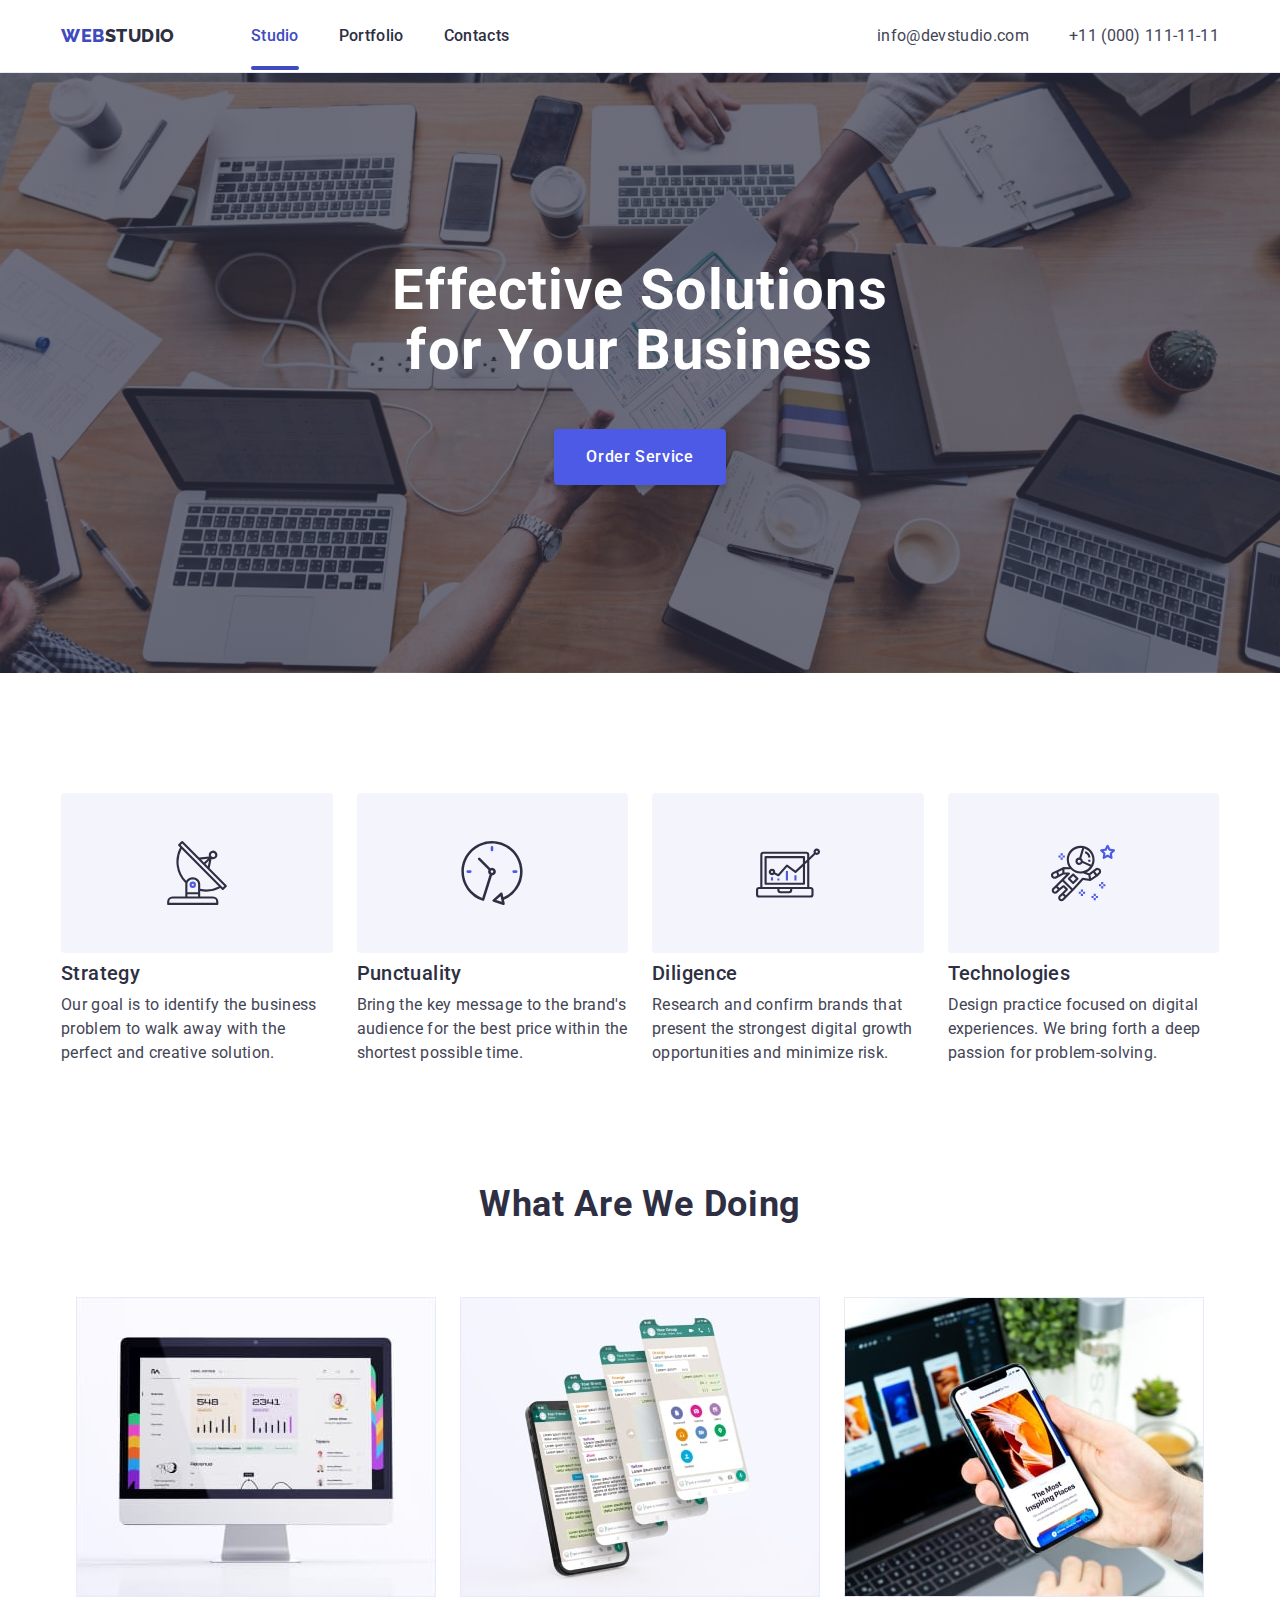
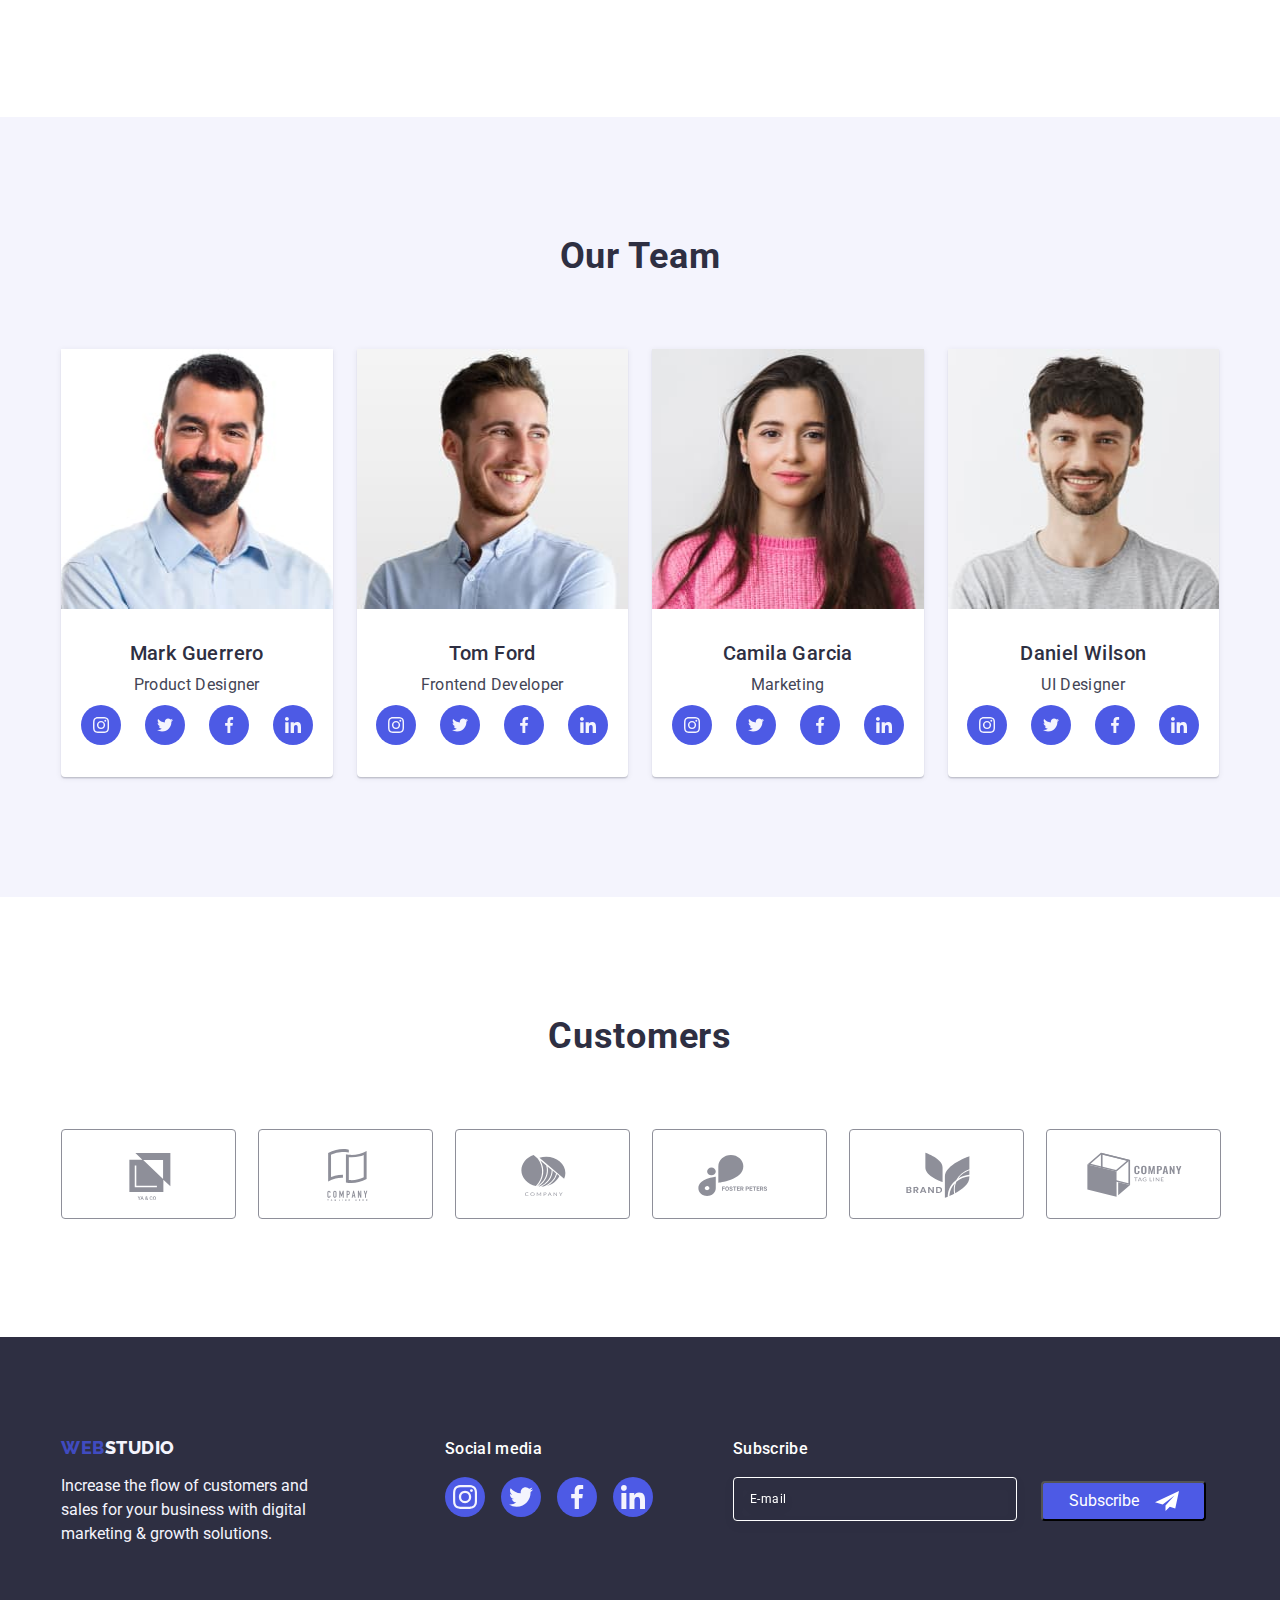
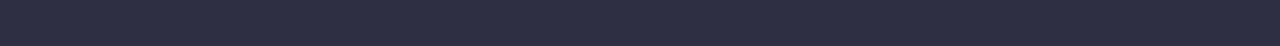
==== commit 08f74048: "Corrected Forms in Modal and Footer" ====
--- a/index.html
+++ b/index.html
@@ -568,26 +568,33 @@
           </ul>
         </div>
 
-        <form
-          class="subscribe-form"
-          name="subscribe"
-          autocomplete="off"
-          novalidate
-        >
-          <label class="subscribe-label">
-            Subscribe
-            <input class="subscribe-input" type="email" placeholder="E-mail" />
-          </label>
-          <button class="subscribe-btn" type="submit">
-            Subscribe
-            <svg width="24" height="24">
-              <use
-                class="subscribe-icon"
-                href="./images/icons.svg#icon-subscribe"
-              ></use>
-            </svg>
-          </button>
-        </form>
+        <div class="subscribe-container">
+          <p class="subscribe-text">Subscribe</p>
+          <form
+            class="subscribe-form"
+            name="subscribe"
+            autocomplete="off"
+            novalidate
+          >
+            <label class="subscribe-label" for="subscribe-email">
+              <input
+                class="subscribe-input"
+                id="subscribe-email"
+                type="email"
+                placeholder="E-mail"
+              />
+            </label>
+            <button class="subscribe-btn" type="submit">
+              Subscribe
+              <svg width="24" height="24">
+                <use
+                  class="subscribe-icon"
+                  href="./images/icons.svg#icon-subscribe"
+                ></use>
+              </svg>
+            </button>
+          </form>
+        </div>
       </div>
     </footer>
 
@@ -611,7 +618,7 @@
                 id="user-name"
                 autocomplete="username"
               />
-              <svg class="input-icon" width="18" height="18">
+              <svg class="input-icon" width="18" height="24">
                 <use href="./images/icons.svg#icon-user"></use>
               </svg>
             </div>
@@ -649,7 +656,7 @@
             </div>
           </div>
 
-          <div class="modal-field">
+          <div class="modal-field modal-comment-box">
             <label class="modal-input-label" for="user-comment">Comment</label>
             <textarea
               class="modal-comment"
@@ -659,16 +666,16 @@
             ></textarea>
           </div>
 
-          <div class="modal-field">
+          <div class="modal-field modal-comment-check">
             <input
               class="modal-check visually-hidden"
               type="checkbox"
-              name="terms-check"
-              id="terms-check"
+              name="user-privacy"
+              id="user-privacy"
               value="true"
             />
-            <label class="terms-check-label" for="terms-check"
-              ><span>
+            <label class="terms-check-label" for="user-privacy"
+              ><span class="custom-checkbox">
                 <svg class="terms-check-icon" width="10" height="8">
                   <use href="./images/icons.svg#icon-check"></use>
                 </svg> </span
@@ -676,9 +683,8 @@
               <a href="">Privacy Policy</a>
             </label>
           </div>
-          <div class="modal-field submit-btn-wrap">
-            <button class="modal-submit-btn" type="submit">Send</button>
-          </div>
+
+          <button class="modal-submit-btn" type="submit">Send</button>
         </form>
       </div>
     </div>
--- a/css/styles.css
+++ b/css/styles.css
@@ -506,32 +506,38 @@
   background-color: #31d0aa;
 }
 
+.subscribe-container {
+  display: flex;
+  flex-direction: column;
+  justify-content: center;
+}
+.subscribe-text {
+  font-weight: 500;
+  line-height: 1.5;
+  letter-spacing: 0.02em;
+  color: var(--bg-color_main);
+  margin-bottom: 16px;
+}
+
 .subscribe-form {
   display: flex;
-}
-.subscribe-label {
-  display: flex;
-  flex-direction: column;
-  font-weight: 500;
-  line-height: 1.5;
-  letter-spacing: 0.02em;
-  color: var(--bg-color_main);
-}
+  gap: 24px;
+}
+
 .subscribe-input {
   width: 264px;
   height: 40px;
-  margin-top: 16px;
-  margin-right: 24px;
   background-color: transparent;
   border: 1px solid var(--bg-color_main);
   filter: drop-shadow(0px 4px 4px rgba(0, 0, 0, 0.15));
   border-radius: 4px;
-  padding: 8px 16px;
+  padding-left: 16px;
+  outline: transparent;
 }
 
 .subscribe-input::placeholder {
   font-size: 12px;
-  line-height: 2;
+  line-height: 1.5;
   align-items: center;
   letter-spacing: 0.04em;
   color: var(--bg-color_main);
@@ -548,6 +554,7 @@
   height: 40px;
   padding: 8px 24px;
   background-color: var(--btn-color_primar);
+  font-family: inherit;
   border-radius: 4px;
   font-size: 16px;
   line-height: 1.5;
@@ -777,7 +784,7 @@
   background-color: transparent;
   border: 1px solid rgba(46, 47, 66, 0.4);
   border-radius: 4px;
-  outline: none;
+  outline: transparent;
   transition: border-color var(--transition);
 }
 
@@ -785,7 +792,7 @@
   display: block;
   font-size: 12px;
   line-height: 1.17;
-  letter-spacing: 0.01em;
+  letter-spacing: 0.04em;
   color: var(--text-color_shady);
   margin-bottom: 4px;
 }
@@ -806,16 +813,23 @@
   fill: var(--btn-color_primar);
 }
 
+.modal-comment-box {
+  margin-bottom: 16px;
+}
+
 .modal-comment {
   width: 100%;
   height: 120px;
+  font-size: 12px;
+  line-height: 1.17;
+  letter-spacing: 0.04em;
+  color: hsla(237, 18%, 22%, 0.4);
   border: 1px solid rgba(46, 47, 66, 0.4);
   border-radius: 4px;
   padding: 8px 16px;
-  margin-bottom: 16px;
   background-color: transparent;
   resize: none;
-  outline: none;
+  outline: transparent;
   transition: border-color var(--transition);
 }
 
@@ -830,6 +844,10 @@
   color: #2e2f4266;
 }
 
+.modal-comment-check {
+  margin-bottom: 24px;
+}
+
 .modal-check {
   margin-bottom: 24px;
 }
@@ -851,8 +869,8 @@
   color: var(--btn-color_primar);
 }
 
-.terms-check-label span {
-  display: flex;
+.custom-checkbox {
+  display: inline-flex;
   align-items: center;
   justify-content: center;
   fill: transparent;
@@ -861,27 +879,28 @@
   margin-right: 4px;
   border: 1px solid rgba(46, 47, 66, 0.4);
   border-radius: 2px;
-  transition: background-color var(--transition), border-color var(--transition),
+  transition: background-color var(--transition), border var(--transition),
     fill var(--transition);
 }
 
-.modal-check:checked + .terms-check-label span {
+.modal-check:checked + .terms-check-label .custom-checkbox {
   background-color: var(--btn-color_second);
-  border-color: var(--btn-color_second);
+  border: 1px solid var(--btn-color_second);
   fill: var(--bg-color_main);
 }
 
-.submit-btn-wrap {
-  display: flex;
-  align-items: center;
-  justify-content: center;
-  margin: 0;
-}
-
 .modal-submit-btn {
+  display: block;
   cursor: pointer;
   width: 169px;
   height: 56px;
+  font-family: inherit;
+  font-size: 16px;
+  font-weight: 500;
+  line-height: 1.5;
+  letter-spacing: 0.04em;
+  border: none;
+
   color: var(--title-color_light);
   background: var(--btn-color_primar);
   box-shadow: 0px 4px 4px rgba(0, 0, 0, 0.15);
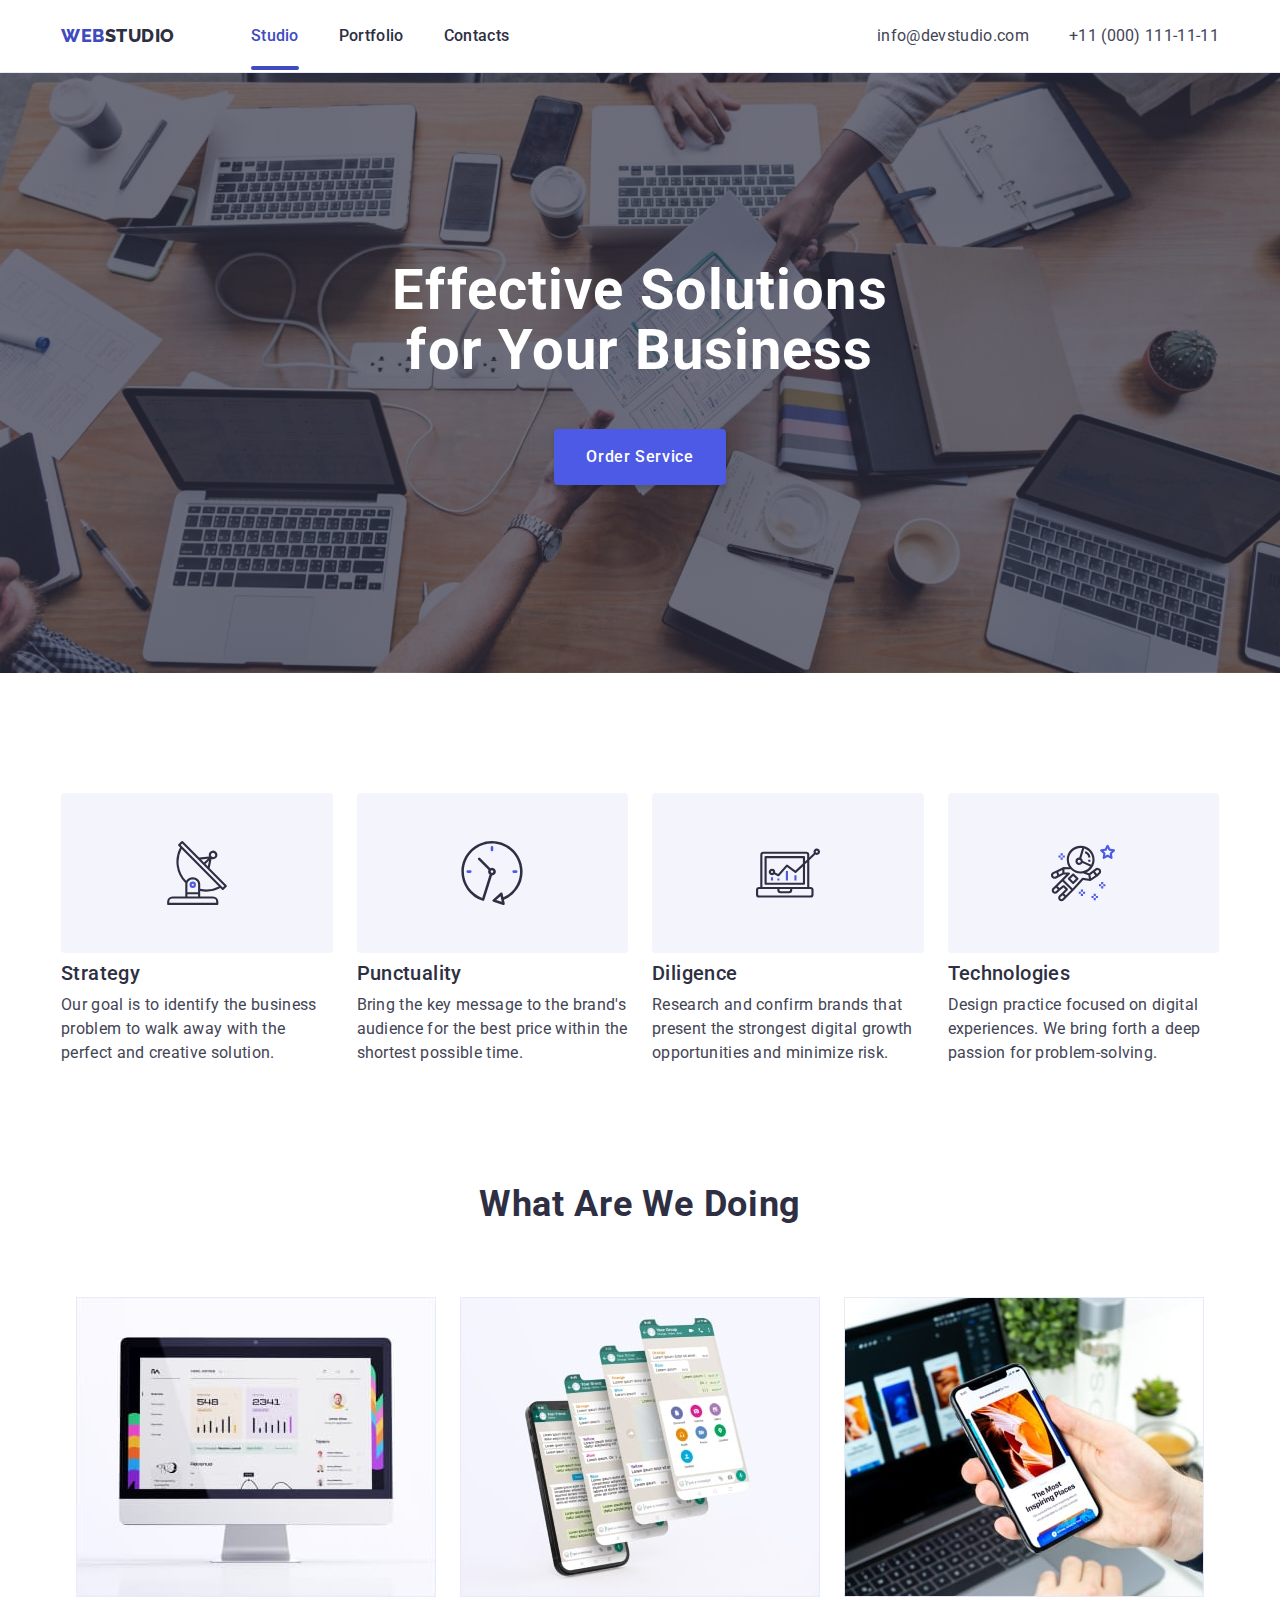
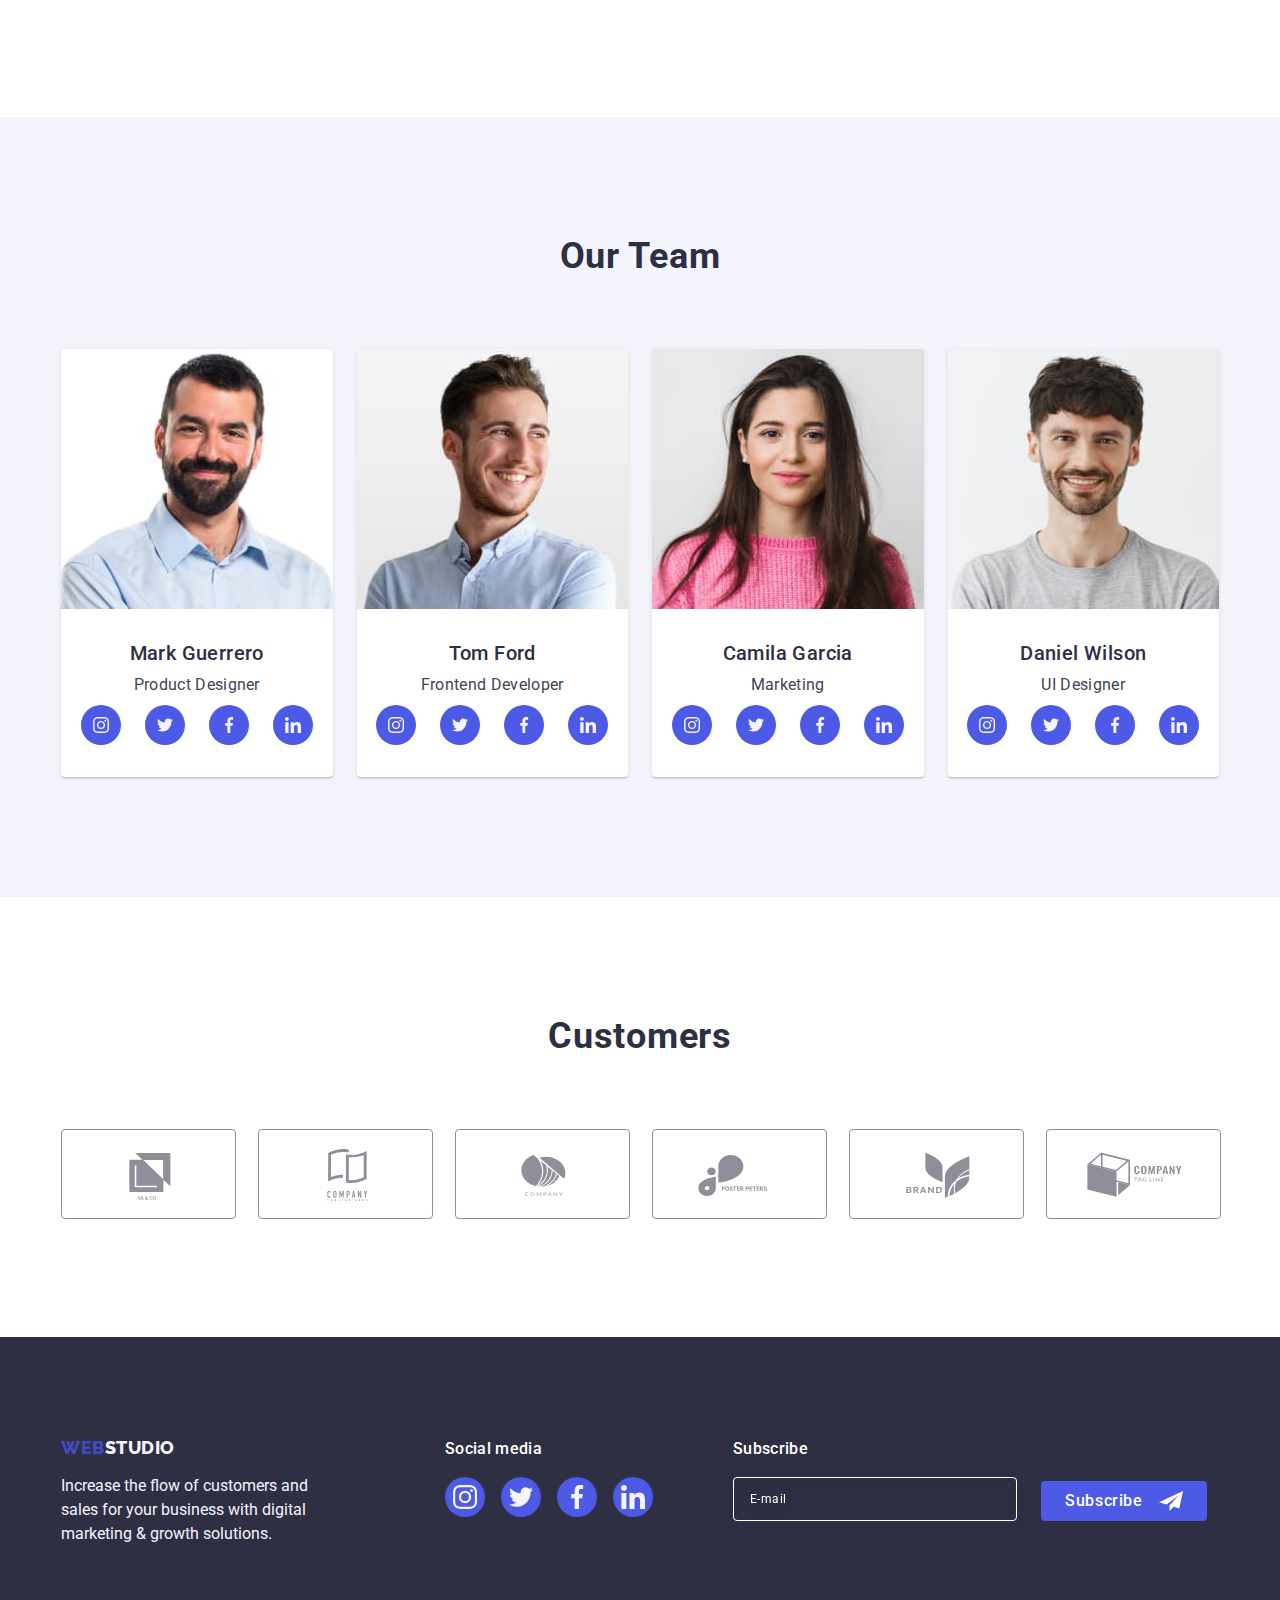
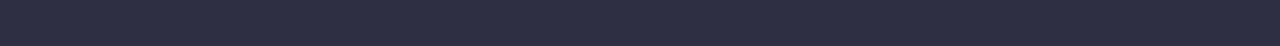
==== commit 282ba09d: "#2 Corrected Forms in Modal and Footer" ====
--- a/index.html
+++ b/index.html
@@ -579,6 +579,7 @@
             <label class="subscribe-label" for="subscribe-email">
               <input
                 class="subscribe-input"
+                name="subscribe-input"
                 id="subscribe-email"
                 type="email"
                 placeholder="E-mail"
@@ -586,11 +587,8 @@
             </label>
             <button class="subscribe-btn" type="submit">
               Subscribe
-              <svg width="24" height="24">
-                <use
-                  class="subscribe-icon"
-                  href="./images/icons.svg#icon-subscribe"
-                ></use>
+              <svg class="subscribe-icon" width="24" height="24">
+                <use href="./images/icons.svg#icon-subscribe"></use>
               </svg>
             </button>
           </form>
@@ -680,7 +678,7 @@
                   <use href="./images/icons.svg#icon-check"></use>
                 </svg> </span
               >I accept the terms and conditions of the
-              <a href="">Privacy Policy</a>
+              <a class="user-privacy-link" href="">Privacy Policy</a>
             </label>
           </div>
 
--- a/css/styles.css
+++ b/css/styles.css
@@ -527,6 +527,10 @@
 .subscribe-input {
   width: 264px;
   height: 40px;
+  font-size: 12px;
+  line-height: 1.5;
+  letter-spacing: 0.04em;
+  color: var(--title-color_light);
   background-color: transparent;
   border: 1px solid var(--bg-color_main);
   filter: drop-shadow(0px 4px 4px rgba(0, 0, 0, 0.15));
@@ -540,30 +544,34 @@
   line-height: 1.5;
   align-items: center;
   letter-spacing: 0.04em;
-  color: var(--bg-color_main);
+  color: var(--title-color_light);
 }
 
 .subscribe-btn {
   cursor: pointer;
   display: flex;
-  gap: 16px;
+
   align-items: center;
   justify-content: center;
   align-self: flex-end;
-  width: 165px;
+  min-width: 165px;
   height: 40px;
   padding: 8px 24px;
   background-color: var(--btn-color_primar);
   font-family: inherit;
+  font-weight: 500;
+  border: none;
   border-radius: 4px;
   font-size: 16px;
   line-height: 1.5;
+  letter-spacing: 0.04em;
   color: var(--bg-color_main);
   transition: background-color var(--transition);
 }
 
 .subscribe-icon {
   fill: var(--bg-color_main);
+  margin-left: 16px;
 }
 
 .subscribe-btn:hover {
@@ -863,7 +871,7 @@
   margin-bottom: 24px;
 }
 
-.terms-check-label a {
+.terms-check-label .user-privacy-link {
   line-height: 1.33;
   text-decoration-line: underline;
   color: var(--btn-color_primar);
@@ -885,22 +893,22 @@
 
 .modal-check:checked + .terms-check-label .custom-checkbox {
   background-color: var(--btn-color_second);
-  border: 1px solid var(--btn-color_second);
-  fill: var(--bg-color_main);
+  border: none;
+  fill: var(--text-color_light);
 }
 
 .modal-submit-btn {
   display: block;
   cursor: pointer;
-  width: 169px;
+  min-width: 169px;
   height: 56px;
   font-family: inherit;
   font-size: 16px;
   font-weight: 500;
   line-height: 1.5;
   letter-spacing: 0.04em;
+  margin: 0 auto;
   border: none;
-
   color: var(--title-color_light);
   background: var(--btn-color_primar);
   box-shadow: 0px 4px 4px rgba(0, 0, 0, 0.15);
